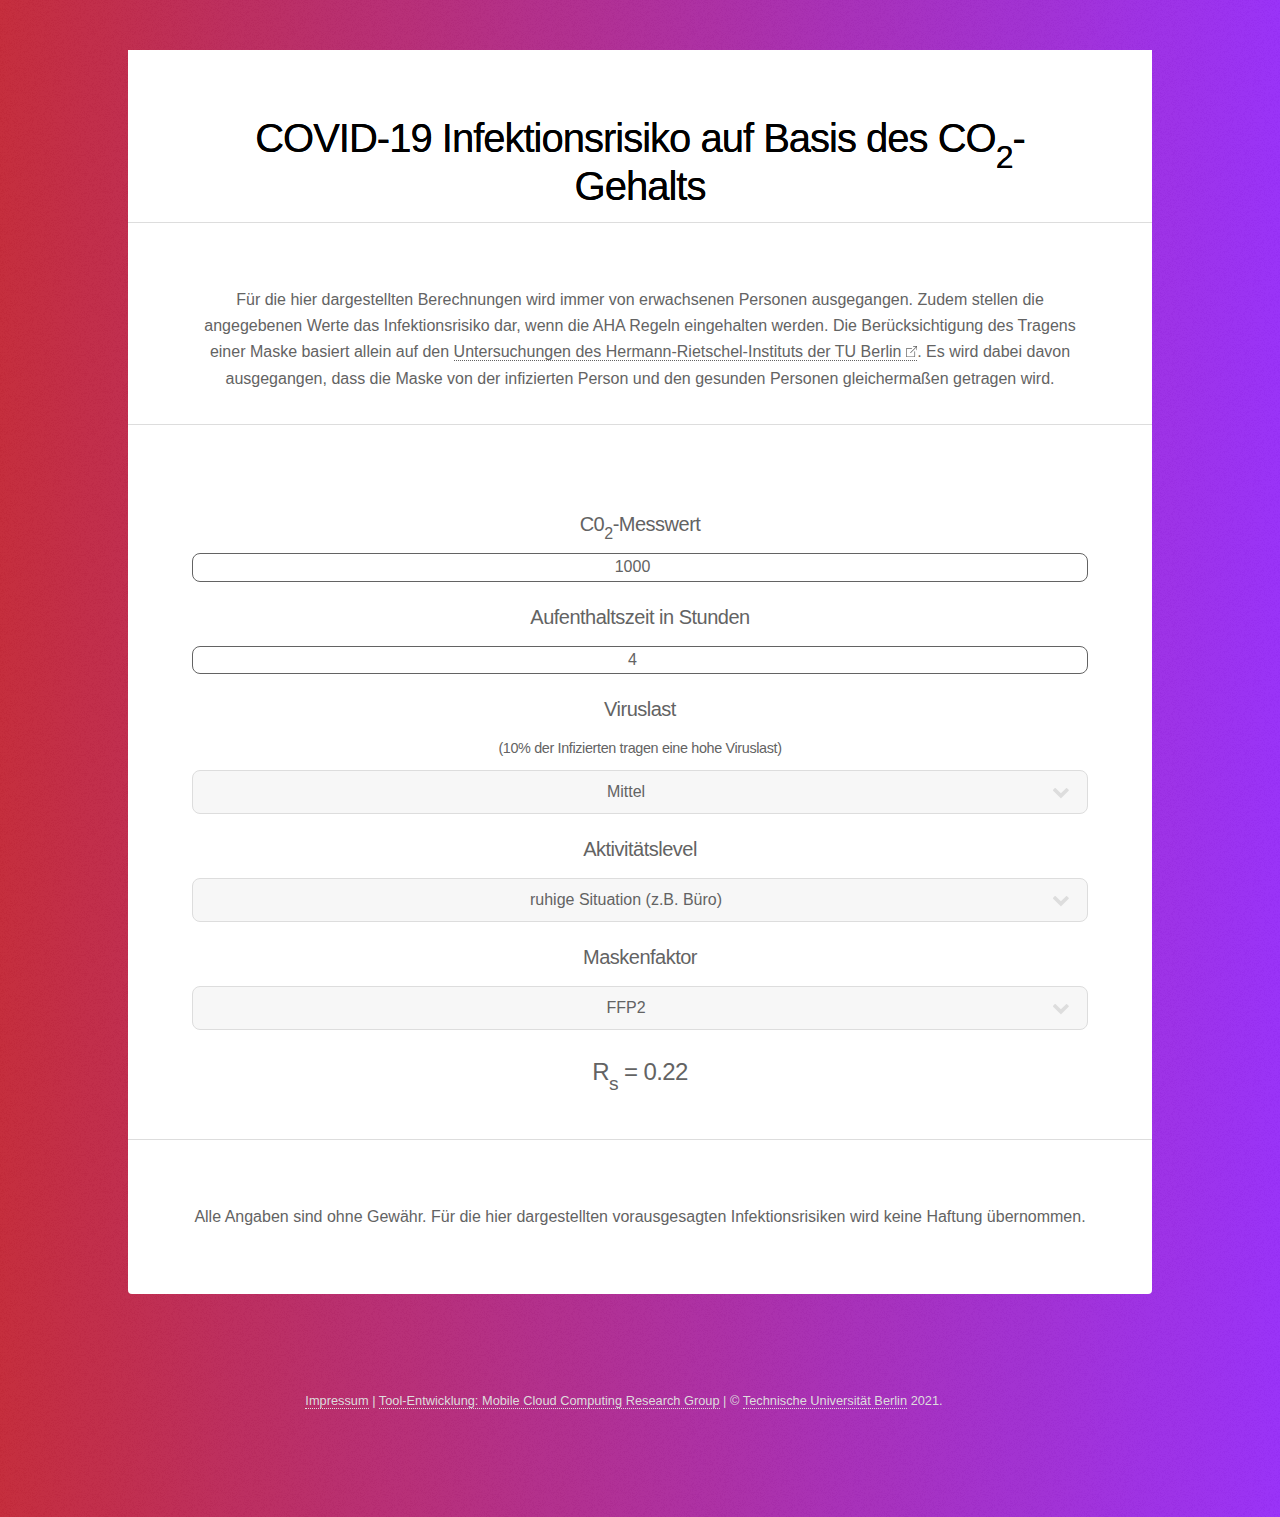
==== co2/index.html @ f7cfbc90 "add co2 based infection risk calculation" ====
<!DOCTYPE html>
<html>
  <head>
    <title>CO2 Based CoViD-19 Infection Risk</title>
    <meta charset="utf-8" />
    <meta
      name="viewport"
      content="width=device-width, initial-scale=1, user-scalable=no"
    />
    <link
      rel="icon"
      type="image/svg+xml"
      href="data:image/svg+xml,<svg xmlns=%22http://www.w3.org/2000/svg%22 width=%22256%22 height=%22256%22 viewBox=%220 0 100 100%22><text x=%2250%%22 y=%2250%%22 dominant-baseline=%22central%22 text-anchor=%22middle%22 font-size=%2280%22>🦠</text></svg>"
    />
    <link rel="stylesheet" href="/assets/css/main.css" />
  </head>
  <body class="is-preload">
    <!-- Wrapper -->
    <div id="wrapper">
      <!-- Header -->

      <!-- Main -->
      <div id="main">
        <header id="header" style="background-color: white; margin-top: 50px">
          <h1 style="display: inline-block; color: black; text-shadow: 0px 0px">
            <a
              href="https://hri-pira.github.io/co2"
              style="border: none; color: black"
              >COVID-19 Infektionsrisiko auf Basis des CO<sub>2</sub>-Gehalts</a
            >
          </h1>
        </header>
        <!-- First Section -->
        <section id="intro" class="main">
          <div class="spotlight">
            <div class="content">
              <p>
                Für die hier dargestellten Berechnungen wird immer von
                erwachsenen Personen ausgegangen. Zudem stellen die angegebenen
                Werte das Infektionsrisiko dar, wenn die AHA Regeln eingehalten
                werden. Die Berücksichtigung des Tragens einer Maske basiert
                allein auf den
                <a href="???"
                  >Untersuchungen des Hermann-Rietschel-Instituts der TU Berlin
                  <svg
                    width=".7em"
                    height=".7em"
                    viewBox="0 0 16 16"
                    class="bi bi-box-arrow-up-right"
                    fill="currentColor"
                    xmlns="http://www.w3.org/2000/svg"
                  >
                    <path
                      fill-rule="evenodd"
                      d="M8.636 3.5a.5.5 0 0 0-.5-.5H1.5A1.5 1.5 0 0 0 0 4.5v10A1.5 1.5 0 0 0 1.5 16h10a1.5 1.5 0 0 0 1.5-1.5V7.864a.5.5 0 0 0-1 0V14.5a.5.5 0 0 1-.5.5h-10a.5.5 0 0 1-.5-.5v-10a.5.5 0 0 1 .5-.5h6.636a.5.5 0 0 0 .5-.5z"
                    />
                    <path
                      fill-rule="evenodd"
                      d="M16 .5a.5.5 0 0 0-.5-.5h-5a.5.5 0 0 0 0 1h3.793L6.146 9.146a.5.5 0 1 0 .708.708L15 1.707V5.5a.5.5 0 0 0 1 0v-5z"
                    /></svg></a
                >. Es wird dabei davon ausgegangen, dass die Maske von der
                infizierten Person und den gesunden Personen gleichermaßen
                getragen wird.
              </p>
            </div>
          </div>
        </section>

        <!-- First Section -->
        <section id="first" class="main special">
          <div id="app"></div>
          <script src="bundle.js" type="text/javascript"></script>
        </section>

        <!-- <section id="explainer" class="main">
          <div class="spotlight">
            <div class="content">
              <p>
                Infektionsrisiko bedeutet in dem hier betrachteten Zusammenhang
                das individuelle Risiko einer gesunden, erwachsenen Person, an
                COVID-19 zu erkranken. Es wird auf der linken Seite das Risiko
                in Prozent und auf der rechten Achse die Personenanzahl
                dargestellt, die sich sehr wahrscheinlich mit SARS-CoV-2
                infizieren würden. Diese Anzahl wird aus dem Risiko in % und der
                Anzahl der gesunden Personen im Raum berechnet.
              </p>
            </div>
          </div>
        </section> -->

        <!-- Explaination general -->
        <section class="main">
          <div class="spotlight">
            <div class="content">
              <p>
                Alle Angaben sind ohne Gewähr. Für die hier dargestellten
                vorausgesagten Infektionsrisiken wird keine Haftung übernommen.
              </p>
              <p></p>
            </div>
          </div>
        </section>
      </div>

      <!-- Footer -->
      <footer id="footer">
        <p class="copyright">
          <a href="/imprint.html">Impressum</a>
          |
          <a href="https://www.mcc.tu-berlin.de/"
            >Tool-Entwicklung: Mobile Cloud Computing Research Group</a
          >
          | &copy;
          <a href="https://www.tu.berlin/en/">Technische Universität Berlin</a>
          2021.
        </p>
      </footer>
    </div>
  </body>
</html>
---- assets/css/main.css ----
/*
	Stellar by HTML5 UP
	html5up.net | @ajlkn
	Free for personal and commercial use under the CCA 3.0 license (html5up.net/license)
*/

html,
body,
div,
span,
applet,
object,
iframe,
h1,
h2,
h3,
h4,
h5,
h6,
p,
blockquote,
pre,
a,
abbr,
acronym,
address,
big,
cite,
code,
del,
dfn,
em,
img,
ins,
kbd,
q,
s,
samp,
small,
strike,
strong,
sub,
sup,
tt,
var,
b,
u,
i,
center,
dl,
dt,
dd,
ol,
ul,
li,
fieldset,
form,
label,
legend,
table,
caption,
tbody,
tfoot,
thead,
tr,
th,
td,
article,
aside,
canvas,
details,
embed,
figure,
figcaption,
footer,
header,
hgroup,
menu,
nav,
output,
ruby,
section,
summary,
time,
mark,
audio,
video {
  margin: 0;
  padding: 0;
  border: 0;
  font-size: 100%;
  font: inherit;
  vertical-align: baseline;
}

article,
aside,
details,
figcaption,
figure,
footer,
header,
hgroup,
menu,
nav,
section {
  display: block;
}

body {
  line-height: 1;
}

ol,
ul {
  list-style: none;
}

blockquote,
q {
  quotes: none;
}

blockquote:before,
blockquote:after,
q:before,
q:after {
  content: "";
  content: none;
}

table {
  border-collapse: collapse;
  border-spacing: 0;
}

body {
  -webkit-text-size-adjust: none;
}

mark {
  background-color: transparent;
  color: inherit;
}

input::-moz-focus-inner {
  border: 0;
  padding: 0;
}

input,
select,
textarea {
  -moz-appearance: none;
  -webkit-appearance: none;
  -ms-appearance: none;
  appearance: none;
}

/* Basic */

@-ms-viewport {
  width: device-width;
}

body {
  -ms-overflow-style: scrollbar;
}

@media screen and (max-width: 480px) {
  html,
  body {
    min-width: 320px;
  }
}

html {
  box-sizing: border-box;
}

*,
*:before,
*:after {
  box-sizing: inherit;
}

body {
  background-color: #dddddd;
  background-image: url("images/overlay.png"),
    -moz-linear-gradient(90deg, #c40d1edd, #9013fedd);
  background-image: url("images/overlay.png"),
    -webkit-linear-gradient(90deg, #c40d1edd, #9013fedd);
  background-image: url("images/overlay.png"),
    -ms-linear-gradient(90deg, #c40d1edd, #9013fedd);
  background-image: url("images/overlay.png"),
    linear-gradient(90deg, #c40d1edd, #9013fedd);
}

/* Type */

body,
input,
select,
textarea,
.ui-tooltip {
  font-family: sans-serif;
  font-size: 17pt;
  font-weight: 300;
  line-height: 1.65;
}

@media screen and (max-width: 1680px) {
  body,
  input,
  select,
  textarea {
    font-size: 14pt;
  }
}

@media screen and (max-width: 1280px) {
  body,
  input,
  select,
  textarea {
    font-size: 12pt;
  }
}

@media screen and (max-width: 360px) {
  body,
  input,
  select,
  textarea {
    font-size: 11pt;
  }
}

a {
  -moz-transition: color 0.2s ease, border-bottom 0.2s ease;
  -webkit-transition: color 0.2s ease, border-bottom 0.2s ease;
  -ms-transition: color 0.2s ease, border-bottom 0.2s ease;
  transition: color 0.2s ease, border-bottom 0.2s ease;
  text-decoration: none;
  border-bottom: dotted 1px;
  color: inherit;
}

.close-modal {
  border-bottom: none;
}

a:hover {
  border-bottom-color: transparent;
}

strong,
b {
  font-weight: 400;
}

em,
i {
  font-style: italic;
}

p {
  margin: 0 0 2em 0;
}

p.content {
  -moz-columns: 20em 2;
  -webkit-columns: 20em 2;
  -ms-columns: 20em 2;
  columns: 20em 2;
  -moz-column-gap: 2em;
  -webkit-column-gap: 2em;
  -ms-column-gap: 2em;
  column-gap: 2em;
  text-align: justify;
}

h1,
h2,
h3,
h4,
h5,
h6 {
  font-weight: 300;
  line-height: 1.5;
  margin: 1em 0 0.7em 0;
  letter-spacing: -0.025em;
}

h1 a,
h2 a,
h3 a,
h4 a,
h5 a,
h6 a {
  color: inherit;
  text-decoration: none;
}

h1 {
  font-size: 2.5em;
  line-height: 1.2;
}

h2 {
  font-size: 1.5em;
}

h3 {
  font-size: 1.25em;
}

h4 {
  font-size: 1.1em;
}

h5 {
  font-size: 0.9em;
}

h6 {
  font-size: 0.7em;
}

@media screen and (max-width: 736px) {
  h1 {
    font-size: 2em;
  }
}

sub {
  font-size: 0.8em;
  position: relative;
  top: 0.5em;
}

sup {
  font-size: 0.8em;
  position: relative;
  top: -0.5em;
}

blockquote {
  border-left: solid 4px;
  font-style: italic;
  margin: 0 0 2em 0;
  padding: 0.5em 0 0.5em 2em;
}

code {
  border-radius: 8px;
  border: solid 1px;
  font-family: "Courier New", monospace;
  font-size: 0.9em;
  margin: 0 0.25em;
  padding: 0.25em 0.65em;
}

pre {
  -webkit-overflow-scrolling: touch;
  font-family: "Courier New", monospace;
  font-size: 0.9em;
  margin: 0 0 2em 0;
}

pre code {
  display: block;
  line-height: 1.75;
  padding: 1em 1.5em;
  overflow-x: auto;
}

hr {
  border: 0;
  border-bottom: solid 1px;
  margin: 2em 0;
}

hr.major {
  margin: 3em 0;
}

.align-left {
  text-align: left;
}

.align-center {
  text-align: center;
}

.align-right {
  text-align: right;
}

input,
select,
textarea {
  color: #ffffff;
}

a:hover {
  color: #ffffff;
}

strong,
b {
  color: #ffffff;
}

h1,
h2,
h3,
h4,
h5,
h6 {
  color: #ffffff;
}

blockquote {
  border-left-color: rgba(255, 255, 255, 0.35);
}

code {
  background: rgba(255, 255, 255, 0.075);
  border-color: rgba(255, 255, 255, 0.35);
}

hr {
  border-bottom-color: rgba(255, 255, 255, 0.35);
}

/* Row */

.row {
  display: flex;
  flex-wrap: wrap;
  box-sizing: border-box;
  align-items: stretch;
}

.row > * {
  box-sizing: border-box;
}

.row.gtr-uniform > * > :last-child {
  margin-bottom: 0;
}

.row.aln-left {
  justify-content: flex-start;
}

.row.aln-center {
  justify-content: center;
}

.row.aln-right {
  justify-content: flex-end;
}

.row.aln-top {
  align-items: flex-start;
}

.row.aln-middle {
  align-items: center;
}

.row.aln-bottom {
  align-items: flex-end;
}

.row > .imp {
  order: -1;
}

.row > .col-1 {
  width: 8.33333%;
}

.row > .off-1 {
  margin-left: 8.33333%;
}

.row > .col-2 {
  width: 16.66667%;
}

.row > .off-2 {
  margin-left: 16.66667%;
}

.row > .col-3 {
  width: 25%;
}

.row > .off-3 {
  margin-left: 25%;
}

.row > .col-4 {
  width: 33.33333%;
}

.row > .off-4 {
  margin-left: 33.33333%;
}

.row > .col-5 {
  width: 41.66667%;
}

.row > .off-5 {
  margin-left: 41.66667%;
}

.row > .col-6 {
  width: 50%;
}

.row > .off-6 {
  margin-left: 50%;
}

.row > .col-7 {
  width: 58.33333%;
}

.row > .off-7 {
  margin-left: 58.33333%;
}

.row > .col-8 {
  width: 66.66667%;
}

.row > .off-8 {
  margin-left: 66.66667%;
}

.row > .col-9 {
  width: 75%;
}

.row > .off-9 {
  margin-left: 75%;
}

.row > .col-10 {
  width: 83.33333%;
}

.row > .off-10 {
  margin-left: 83.33333%;
}

.row > .col-11 {
  width: 91.66667%;
}

.row > .off-11 {
  margin-left: 91.66667%;
}

.row > .col-12 {
  width: 100%;
}

.row > .off-12 {
  margin-left: 100%;
}

.row.gtr-0 {
  margin-top: 0;
  margin-left: 0em;
}

.row.gtr-0 > * {
  padding: 0 0 0 0em;
}

.row.gtr-0.gtr-uniform {
  margin-top: 0em;
}

.row.gtr-0.gtr-uniform > * {
  padding-top: 0em;
}

.row.gtr-25 {
  margin-top: 0;
  margin-left: -0.375em;
}

.row.gtr-25 > * {
  padding: 0 0 0 0.375em;
}

.row.gtr-25.gtr-uniform {
  margin-top: -0.375em;
}

.row.gtr-25.gtr-uniform > * {
  padding-top: 0.375em;
}

.row.gtr-50 {
  margin-top: 0;
  margin-left: -0.75em;
}

.row.gtr-50 > * {
  padding: 0 0 0 0.75em;
}

.row.gtr-50.gtr-uniform {
  margin-top: -0.75em;
}

.row.gtr-50.gtr-uniform > * {
  padding-top: 0.75em;
}

.row {
  margin-top: 0;
  margin-left: -1.5em;
}

.row > * {
  padding: 0 0 0 1.5em;
}

.row.gtr-uniform {
  margin-top: -1.5em;
}

.row.gtr-uniform > * {
  padding-top: 1.5em;
}

.row.gtr-150 {
  margin-top: 0;
  margin-left: -2.25em;
}

.row.gtr-150 > * {
  padding: 0 0 0 2.25em;
}

.row.gtr-150.gtr-uniform {
  margin-top: -2.25em;
}

.row.gtr-150.gtr-uniform > * {
  padding-top: 2.25em;
}

.row.gtr-200 {
  margin-top: 0;
  margin-left: -3em;
}

.row.gtr-200 > * {
  padding: 0 0 0 3em;
}

.row.gtr-200.gtr-uniform {
  margin-top: -3em;
}

.row.gtr-200.gtr-uniform > * {
  padding-top: 3em;
}

@media screen and (max-width: 1680px) {
  .row {
    display: flex;
    flex-wrap: wrap;
    box-sizing: border-box;
    align-items: stretch;
  }

  .row > * {
    box-sizing: border-box;
  }

  .row.gtr-uniform > * > :last-child {
    margin-bottom: 0;
  }

  .row.aln-left {
    justify-content: flex-start;
  }

  .row.aln-center {
    justify-content: center;
  }

  .row.aln-right {
    justify-content: flex-end;
  }

  .row.aln-top {
    align-items: flex-start;
  }

  .row.aln-middle {
    align-items: center;
  }

  .row.aln-bottom {
    align-items: flex-end;
  }

  .row > .imp-xlarge {
    order: -1;
  }

  .row > .col-1-xlarge {
    width: 8.33333%;
  }

  .row > .off-1-xlarge {
    margin-left: 8.33333%;
  }

  .row > .col-2-xlarge {
    width: 16.66667%;
  }

  .row > .off-2-xlarge {
    margin-left: 16.66667%;
  }

  .row > .col-3-xlarge {
    width: 25%;
  }

  .row > .off-3-xlarge {
    margin-left: 25%;
  }

  .row > .col-4-xlarge {
    width: 33.33333%;
  }

  .row > .off-4-xlarge {
    margin-left: 33.33333%;
  }

  .row > .col-5-xlarge {
    width: 41.66667%;
  }

  .row > .off-5-xlarge {
    margin-left: 41.66667%;
  }

  .row > .col-6-xlarge {
    width: 50%;
  }

  .row > .off-6-xlarge {
    margin-left: 50%;
  }

  .row > .col-7-xlarge {
    width: 58.33333%;
  }

  .row > .off-7-xlarge {
    margin-left: 58.33333%;
  }

  .row > .col-8-xlarge {
    width: 66.66667%;
  }

  .row > .off-8-xlarge {
    margin-left: 66.66667%;
  }

  .row > .col-9-xlarge {
    width: 75%;
  }

  .row > .off-9-xlarge {
    margin-left: 75%;
  }

  .row > .col-10-xlarge {
    width: 83.33333%;
  }

  .row > .off-10-xlarge {
    margin-left: 83.33333%;
  }

  .row > .col-11-xlarge {
    width: 91.66667%;
  }

  .row > .off-11-xlarge {
    margin-left: 91.66667%;
  }

  .row > .col-12-xlarge {
    width: 100%;
  }

  .row > .off-12-xlarge {
    margin-left: 100%;
  }

  .row.gtr-0 {
    margin-top: 0;
    margin-left: 0em;
  }

  .row.gtr-0 > * {
    padding: 0 0 0 0em;
  }

  .row.gtr-0.gtr-uniform {
    margin-top: 0em;
  }

  .row.gtr-0.gtr-uniform > * {
    padding-top: 0em;
  }

  .row.gtr-25 {
    margin-top: 0;
    margin-left: -0.375em;
  }

  .row.gtr-25 > * {
    padding: 0 0 0 0.375em;
  }

  .row.gtr-25.gtr-uniform {
    margin-top: -0.375em;
  }

  .row.gtr-25.gtr-uniform > * {
    padding-top: 0.375em;
  }

  .row.gtr-50 {
    margin-top: 0;
    margin-left: -0.75em;
  }

  .row.gtr-50 > * {
    padding: 0 0 0 0.75em;
  }

  .row.gtr-50.gtr-uniform {
    margin-top: -0.75em;
  }

  .row.gtr-50.gtr-uniform > * {
    padding-top: 0.75em;
  }

  .row {
    margin-top: 0;
    margin-left: -1.5em;
  }

  .row > * {
    padding: 0 0 0 1.5em;
  }

  .row.gtr-uniform {
    margin-top: -1.5em;
  }

  .row.gtr-uniform > * {
    padding-top: 1.5em;
  }

  .row.gtr-150 {
    margin-top: 0;
    margin-left: -2.25em;
  }

  .row.gtr-150 > * {
    padding: 0 0 0 2.25em;
  }

  .row.gtr-150.gtr-uniform {
    margin-top: -2.25em;
  }

  .row.gtr-150.gtr-uniform > * {
    padding-top: 2.25em;
  }

  .row.gtr-200 {
    margin-top: 0;
    margin-left: -3em;
  }

  .row.gtr-200 > * {
    padding: 0 0 0 3em;
  }

  .row.gtr-200.gtr-uniform {
    margin-top: -3em;
  }

  .row.gtr-200.gtr-uniform > * {
    padding-top: 3em;
  }
}

@media screen and (max-width: 1280px) {
  .row {
    display: flex;
    flex-wrap: wrap;
    box-sizing: border-box;
    align-items: stretch;
  }

  .row > * {
    box-sizing: border-box;
  }

  .row.gtr-uniform > * > :last-child {
    margin-bottom: 0;
  }

  .row.aln-left {
    justify-content: flex-start;
  }

  .row.aln-center {
    justify-content: center;
  }

  .row.aln-right {
    justify-content: flex-end;
  }

  .row.aln-top {
    align-items: flex-start;
  }

  .row.aln-middle {
    align-items: center;
  }

  .row.aln-bottom {
    align-items: flex-end;
  }

  .row > .imp-large {
    order: -1;
  }

  .row > .col-1-large {
    width: 8.33333%;
  }

  .row > .off-1-large {
    margin-left: 8.33333%;
  }

  .row > .col-2-large {
    width: 16.66667%;
  }

  .row > .off-2-large {
    margin-left: 16.66667%;
  }

  .row > .col-3-large {
    width: 25%;
  }

  .row > .off-3-large {
    margin-left: 25%;
  }

  .row > .col-4-large {
    width: 33.33333%;
  }

  .row > .off-4-large {
    margin-left: 33.33333%;
  }

  .row > .col-5-large {
    width: 41.66667%;
  }

  .row > .off-5-large {
    margin-left: 41.66667%;
  }

  .row > .col-6-large {
    width: 50%;
  }

  .row > .off-6-large {
    margin-left: 50%;
  }

  .row > .col-7-large {
    width: 58.33333%;
  }

  .row > .off-7-large {
    margin-left: 58.33333%;
  }

  .row > .col-8-large {
    width: 66.66667%;
  }

  .row > .off-8-large {
    margin-left: 66.66667%;
  }

  .row > .col-9-large {
    width: 75%;
  }

  .row > .off-9-large {
    margin-left: 75%;
  }

  .row > .col-10-large {
    width: 83.33333%;
  }

  .row > .off-10-large {
    margin-left: 83.33333%;
  }

  .row > .col-11-large {
    width: 91.66667%;
  }

  .row > .off-11-large {
    margin-left: 91.66667%;
  }

  .row > .col-12-large {
    width: 100%;
  }

  .row > .off-12-large {
    margin-left: 100%;
  }

  .row.gtr-0 {
    margin-top: 0;
    margin-left: 0em;
  }

  .row.gtr-0 > * {
    padding: 0 0 0 0em;
  }

  .row.gtr-0.gtr-uniform {
    margin-top: 0em;
  }

  .row.gtr-0.gtr-uniform > * {
    padding-top: 0em;
  }

  .row.gtr-25 {
    margin-top: 0;
    margin-left: -0.375em;
  }

  .row.gtr-25 > * {
    padding: 0 0 0 0.375em;
  }

  .row.gtr-25.gtr-uniform {
    margin-top: -0.375em;
  }

  .row.gtr-25.gtr-uniform > * {
    padding-top: 0.375em;
  }

  .row.gtr-50 {
    margin-top: 0;
    margin-left: -0.75em;
  }

  .row.gtr-50 > * {
    padding: 0 0 0 0.75em;
  }

  .row.gtr-50.gtr-uniform {
    margin-top: -0.75em;
  }

  .row.gtr-50.gtr-uniform > * {
    padding-top: 0.75em;
  }

  .row {
    margin-top: 0;
    margin-left: -1.5em;
  }

  .row > * {
    padding: 0 0 0 1.5em;
  }

  .row.gtr-uniform {
    margin-top: -1.5em;
  }

  .row.gtr-uniform > * {
    padding-top: 1.5em;
  }

  .row.gtr-150 {
    margin-top: 0;
    margin-left: -2.25em;
  }

  .row.gtr-150 > * {
    padding: 0 0 0 2.25em;
  }

  .row.gtr-150.gtr-uniform {
    margin-top: -2.25em;
  }

  .row.gtr-150.gtr-uniform > * {
    padding-top: 2.25em;
  }

  .row.gtr-200 {
    margin-top: 0;
    margin-left: -3em;
  }

  .row.gtr-200 > * {
    padding: 0 0 0 3em;
  }

  .row.gtr-200.gtr-uniform {
    margin-top: -3em;
  }

  .row.gtr-200.gtr-uniform > * {
    padding-top: 3em;
  }
}

@media screen and (max-width: 980px) {
  .row {
    display: flex;
    flex-wrap: wrap;
    box-sizing: border-box;
    align-items: stretch;
  }

  .row > * {
    box-sizing: border-box;
  }

  .row.gtr-uniform > * > :last-child {
    margin-bottom: 0;
  }

  .row.aln-left {
    justify-content: flex-start;
  }

  .row.aln-center {
    justify-content: center;
  }

  .row.aln-right {
    justify-content: flex-end;
  }

  .row.aln-top {
    align-items: flex-start;
  }

  .row.aln-middle {
    align-items: center;
  }

  .row.aln-bottom {
    align-items: flex-end;
  }

  .row > .imp-medium {
    order: -1;
  }

  .row > .col-1-medium {
    width: 8.33333%;
  }

  .row > .off-1-medium {
    margin-left: 8.33333%;
  }

  .row > .col-2-medium {
    width: 16.66667%;
  }

  .row > .off-2-medium {
    margin-left: 16.66667%;
  }

  .row > .col-3-medium {
    width: 25%;
  }

  .row > .off-3-medium {
    margin-left: 25%;
  }

  .row > .col-4-medium {
    width: 33.33333%;
  }

  .row > .off-4-medium {
    margin-left: 33.33333%;
  }

  .row > .col-5-medium {
    width: 41.66667%;
  }

  .row > .off-5-medium {
    margin-left: 41.66667%;
  }

  .row > .col-6-medium {
    width: 50%;
  }

  .row > .off-6-medium {
    margin-left: 50%;
  }

  .row > .col-7-medium {
    width: 58.33333%;
  }

  .row > .off-7-medium {
    margin-left: 58.33333%;
  }

  .row > .col-8-medium {
    width: 66.66667%;
  }

  .row > .off-8-medium {
    margin-left: 66.66667%;
  }

  .row > .col-9-medium {
    width: 75%;
  }

  .row > .off-9-medium {
    margin-left: 75%;
  }

  .row > .col-10-medium {
    width: 83.33333%;
  }

  .row > .off-10-medium {
    margin-left: 83.33333%;
  }

  .row > .col-11-medium {
    width: 91.66667%;
  }

  .row > .off-11-medium {
    margin-left: 91.66667%;
  }

  .row > .col-12-medium {
    width: 100%;
  }

  .row > .off-12-medium {
    margin-left: 100%;
  }

  .row.gtr-0 {
    margin-top: 0;
    margin-left: 0em;
  }

  .row.gtr-0 > * {
    padding: 0 0 0 0em;
  }

  .row.gtr-0.gtr-uniform {
    margin-top: 0em;
  }

  .row.gtr-0.gtr-uniform > * {
    padding-top: 0em;
  }

  .row.gtr-25 {
    margin-top: 0;
    margin-left: -0.375em;
  }

  .row.gtr-25 > * {
    padding: 0 0 0 0.375em;
  }

  .row.gtr-25.gtr-uniform {
    margin-top: -0.375em;
  }

  .row.gtr-25.gtr-uniform > * {
    padding-top: 0.375em;
  }

  .row.gtr-50 {
    margin-top: 0;
    margin-left: -0.75em;
  }

  .row.gtr-50 > * {
    padding: 0 0 0 0.75em;
  }

  .row.gtr-50.gtr-uniform {
    margin-top: -0.75em;
  }

  .row.gtr-50.gtr-uniform > * {
    padding-top: 0.75em;
  }

  .row {
    margin-top: 0;
    margin-left: -1.5em;
  }

  .row > * {
    padding: 0 0 0 1.5em;
  }

  .row.gtr-uniform {
    margin-top: -1.5em;
  }

  .row.gtr-uniform > * {
    padding-top: 1.5em;
  }

  .row.gtr-150 {
    margin-top: 0;
    margin-left: -2.25em;
  }

  .row.gtr-150 > * {
    padding: 0 0 0 2.25em;
  }

  .row.gtr-150.gtr-uniform {
    margin-top: -2.25em;
  }

  .row.gtr-150.gtr-uniform > * {
    padding-top: 2.25em;
  }

  .row.gtr-200 {
    margin-top: 0;
    margin-left: -3em;
  }

  .row.gtr-200 > * {
    padding: 0 0 0 3em;
  }

  .row.gtr-200.gtr-uniform {
    margin-top: -3em;
  }

  .row.gtr-200.gtr-uniform > * {
    padding-top: 3em;
  }
}

@media screen and (max-width: 736px) {
  .row {
    display: flex;
    flex-wrap: wrap;
    box-sizing: border-box;
    align-items: stretch;
  }

  .row > * {
    box-sizing: border-box;
  }

  .row.gtr-uniform > * > :last-child {
    margin-bottom: 0;
  }

  .row.aln-left {
    justify-content: flex-start;
  }

  .row.aln-center {
    justify-content: center;
  }

  .row.aln-right {
    justify-content: flex-end;
  }

  .row.aln-top {
    align-items: flex-start;
  }

  .row.aln-middle {
    align-items: center;
  }

  .row.aln-bottom {
    align-items: flex-end;
  }

  .row > .imp-small {
    order: -1;
  }

  .row > .col-1-small {
    width: 8.33333%;
  }

  .row > .off-1-small {
    margin-left: 8.33333%;
  }

  .row > .col-2-small {
    width: 16.66667%;
  }

  .row > .off-2-small {
    margin-left: 16.66667%;
  }

  .row > .col-3-small {
    width: 25%;
  }

  .row > .off-3-small {
    margin-left: 25%;
  }

  .row > .col-4-small {
    width: 33.33333%;
  }

  .row > .off-4-small {
    margin-left: 33.33333%;
  }

  .row > .col-5-small {
    width: 41.66667%;
  }

  .row > .off-5-small {
    margin-left: 41.66667%;
  }

  .row > .col-6-small {
    width: 50%;
  }

  .row > .off-6-small {
    margin-left: 50%;
  }

  .row > .col-7-small {
    width: 58.33333%;
  }

  .row > .off-7-small {
    margin-left: 58.33333%;
  }

  .row > .col-8-small {
    width: 66.66667%;
  }

  .row > .off-8-small {
    margin-left: 66.66667%;
  }

  .row > .col-9-small {
    width: 75%;
  }

  .row > .off-9-small {
    margin-left: 75%;
  }

  .row > .col-10-small {
    width: 83.33333%;
  }

  .row > .off-10-small {
    margin-left: 83.33333%;
  }

  .row > .col-11-small {
    width: 91.66667%;
  }

  .row > .off-11-small {
    margin-left: 91.66667%;
  }

  .row > .col-12-small {
    width: 100%;
  }

  .row > .off-12-small {
    margin-left: 100%;
  }

  .row.gtr-0 {
    margin-top: 0;
    margin-left: 0em;
  }

  .row.gtr-0 > * {
    padding: 0 0 0 0em;
  }

  .row.gtr-0.gtr-uniform {
    margin-top: 0em;
  }

  .row.gtr-0.gtr-uniform > * {
    padding-top: 0em;
  }

  .row.gtr-25 {
    margin-top: 0;
    margin-left: -0.25em;
  }

  .row.gtr-25 > * {
    padding: 0 0 0 0.25em;
  }

  .row.gtr-25.gtr-uniform {
    margin-top: -0.25em;
  }

  .row.gtr-25.gtr-uniform > * {
    padding-top: 0.25em;
  }

  .row.gtr-50 {
    margin-top: 0;
    margin-left: -0.5em;
  }

  .row.gtr-50 > * {
    padding: 0 0 0 0.5em;
  }

  .row.gtr-50.gtr-uniform {
    margin-top: -0.5em;
  }

  .row.gtr-50.gtr-uniform > * {
    padding-top: 0.5em;
  }

  .row {
    margin-top: 0;
    margin-left: -1em;
  }

  .row > * {
    padding: 0 0 0 1em;
  }

  .row.gtr-uniform {
    margin-top: -1em;
  }

  .row.gtr-uniform > * {
    padding-top: 1em;
  }

  .row.gtr-150 {
    margin-top: 0;
    margin-left: -1.5em;
  }

  .row.gtr-150 > * {
    padding: 0 0 0 1.5em;
  }

  .row.gtr-150.gtr-uniform {
    margin-top: -1.5em;
  }

  .row.gtr-150.gtr-uniform > * {
    padding-top: 1.5em;
  }

  .row.gtr-200 {
    margin-top: 0;
    margin-left: -2em;
  }

  .row.gtr-200 > * {
    padding: 0 0 0 2em;
  }

  .row.gtr-200.gtr-uniform {
    margin-top: -2em;
  }

  .row.gtr-200.gtr-uniform > * {
    padding-top: 2em;
  }
}

@media screen and (max-width: 480px) {
  .row {
    display: flex;
    flex-wrap: wrap;
    box-sizing: border-box;
    align-items: stretch;
  }

  .row > * {
    box-sizing: border-box;
  }

  .row.gtr-uniform > * > :last-child {
    margin-bottom: 0;
  }

  .row.aln-left {
    justify-content: flex-start;
  }

  .row.aln-center {
    justify-content: center;
  }

  .row.aln-right {
    justify-content: flex-end;
  }

  .row.aln-top {
    align-items: flex-start;
  }

  .row.aln-middle {
    align-items: center;
  }

  .row.aln-bottom {
    align-items: flex-end;
  }

  .row > .imp-xsmall {
    order: -1;
  }

  .row > .col-1-xsmall {
    width: 8.33333%;
  }

  .row > .off-1-xsmall {
    margin-left: 8.33333%;
  }

  .row > .col-2-xsmall {
    width: 16.66667%;
  }

  .row > .off-2-xsmall {
    margin-left: 16.66667%;
  }

  .row > .col-3-xsmall {
    width: 25%;
  }

  .row > .off-3-xsmall {
    margin-left: 25%;
  }

  .row > .col-4-xsmall {
    width: 33.33333%;
  }

  .row > .off-4-xsmall {
    margin-left: 33.33333%;
  }

  .row > .col-5-xsmall {
    width: 41.66667%;
  }

  .row > .off-5-xsmall {
    margin-left: 41.66667%;
  }

  .row > .col-6-xsmall {
    width: 50%;
  }

  .row > .off-6-xsmall {
    margin-left: 50%;
  }

  .row > .col-7-xsmall {
    width: 58.33333%;
  }

  .row > .off-7-xsmall {
    margin-left: 58.33333%;
  }

  .row > .col-8-xsmall {
    width: 66.66667%;
  }

  .row > .off-8-xsmall {
    margin-left: 66.66667%;
  }

  .row > .col-9-xsmall {
    width: 75%;
  }

  .row > .off-9-xsmall {
    margin-left: 75%;
  }

  .row > .col-10-xsmall {
    width: 83.33333%;
  }

  .row > .off-10-xsmall {
    margin-left: 83.33333%;
  }

  .row > .col-11-xsmall {
    width: 91.66667%;
  }

  .row > .off-11-xsmall {
    margin-left: 91.66667%;
  }

  .row > .col-12-xsmall {
    width: 100%;
  }

  .row > .off-12-xsmall {
    margin-left: 100%;
  }

  .row.gtr-0 {
    margin-top: 0;
    margin-left: 0em;
  }

  .row.gtr-0 > * {
    padding: 0 0 0 0em;
  }

  .row.gtr-0.gtr-uniform {
    margin-top: 0em;
  }

  .row.gtr-0.gtr-uniform > * {
    padding-top: 0em;
  }

  .row.gtr-25 {
    margin-top: 0;
    margin-left: -0.3125em;
  }

  .row.gtr-25 > * {
    padding: 0 0 0 0.3125em;
  }

  .row.gtr-25.gtr-uniform {
    margin-top: -0.3125em;
  }

  .row.gtr-25.gtr-uniform > * {
    padding-top: 0.3125em;
  }

  .row.gtr-50 {
    margin-top: 0;
    margin-left: -0.625em;
  }

  .row.gtr-50 > * {
    padding: 0 0 0 0.625em;
  }

  .row.gtr-50.gtr-uniform {
    margin-top: -0.625em;
  }

  .row.gtr-50.gtr-uniform > * {
    padding-top: 0.625em;
  }

  .row {
    margin-top: 0;
    margin-left: -1.25em;
  }

  .row > * {
    padding: 0 0 0 1.25em;
  }

  .row.gtr-uniform {
    margin-top: -1.25em;
  }

  .row.gtr-uniform > * {
    padding-top: 1.25em;
  }

  .row.gtr-150 {
    margin-top: 0;
    margin-left: -1.875em;
  }

  .row.gtr-150 > * {
    padding: 0 0 0 1.875em;
  }

  .row.gtr-150.gtr-uniform {
    margin-top: -1.875em;
  }

  .row.gtr-150.gtr-uniform > * {
    padding-top: 1.875em;
  }

  .row.gtr-200 {
    margin-top: 0;
    margin-left: -2.5em;
  }

  .row.gtr-200 > * {
    padding: 0 0 0 2.5em;
  }

  .row.gtr-200.gtr-uniform {
    margin-top: -2.5em;
  }

  .row.gtr-200.gtr-uniform > * {
    padding-top: 2.5em;
  }
}

/* Box */

.box {
  border-radius: 8px;
  border: solid;
  margin-bottom: 2em;
  padding: 1.5em;
}

.box > :last-child,
.box > :last-child > :last-child,
.box > :last-child > :last-child > :last-child {
  margin-bottom: 0;
}

.box.alt {
  border: 0;
  border-radius: 0;
  padding: 0;
}

.box {
  border-color: rgba(255, 255, 255, 0.35);
}

/* Button */

input[type="submit"],
input[type="reset"],
input[type="button"],
button,
.button {
  -moz-appearance: none;
  -webkit-appearance: none;
  -ms-appearance: none;
  appearance: none;
  -moz-transition: background-color 0.2s ease-in-out, color 0.2s ease-in-out;
  -webkit-transition: background-color 0.2s ease-in-out, color 0.2s ease-in-out;
  -ms-transition: background-color 0.2s ease-in-out, color 0.2s ease-in-out;
  transition: background-color 0.2s ease-in-out, color 0.2s ease-in-out;
  border-radius: 8px;
  border: 0;
  cursor: pointer;
  display: inline-block;
  font-weight: 300;
  height: 2.75em;
  line-height: 2.75em;
  min-width: 9.25em;
  padding: 0 1.5em;
  text-align: center;
  text-decoration: none;
  white-space: nowrap;
}

input[type="submit"].icon,
input[type="reset"].icon,
input[type="button"].icon,
button.icon,
.button.icon {
  padding-left: 1.35em;
}

input[type="submit"].icon:before,
input[type="reset"].icon:before,
input[type="button"].icon:before,
button.icon:before,
.button.icon:before {
  margin-right: 0.5em;
}

input[type="submit"].fit,
input[type="reset"].fit,
input[type="button"].fit,
button.fit,
.button.fit {
  width: 100%;
}

input[type="submit"].small,
input[type="reset"].small,
input[type="button"].small,
button.small,
.button.small {
  font-size: 0.8em;
}

input[type="submit"].large,
input[type="reset"].large,
input[type="button"].large,
button.large,
.button.large {
  font-size: 1.35em;
}

input[type="submit"].disabled,
input[type="submit"]:disabled,
input[type="reset"].disabled,
input[type="reset"]:disabled,
input[type="button"].disabled,
input[type="button"]:disabled,
button.disabled,
button:disabled,
.button.disabled,
.button:disabled {
  pointer-events: none;
  opacity: 0.25;
}

@media screen and (max-width: 736px) {
  input[type="submit"],
  input[type="reset"],
  input[type="button"],
  button,
  .button {
    min-width: 0;
  }
}

input[type="submit"],
input[type="reset"],
input[type="button"],
button,
.button {
  background-color: transparent;
  box-shadow: inset 0 0 0 1px rgba(255, 255, 255, 0.35);
  color: #ffffff !important;
}

input[type="submit"]:hover,
input[type="reset"]:hover,
input[type="button"]:hover,
button:hover,
.button:hover {
  background-color: rgba(255, 255, 255, 0.075);
}

input[type="submit"]:active,
input[type="reset"]:active,
input[type="button"]:active,
button:active,
.button:active {
  background-color: rgba(255, 255, 255, 0.2);
}

input[type="submit"].icon:before,
input[type="reset"].icon:before,
input[type="button"].icon:before,
button.icon:before,
.button.icon:before {
  color: rgba(255, 255, 255, 0.5);
}

input[type="submit"].primary,
input[type="reset"].primary,
input[type="button"].primary,
button.primary,
.button.primary {
  background-color: #8cc9f0;
  color: #ffffff !important;
  box-shadow: none;
}

input[type="submit"].primary:hover,
input[type="reset"].primary:hover,
input[type="button"].primary:hover,
button.primary:hover,
.button.primary:hover {
  background-color: #9acff2;
}

input[type="submit"].primary:active,
input[type="reset"].primary:active,
input[type="button"].primary:active,
button.primary:active,
.button.primary:active {
  background-color: #7ec3ee;
}

input[type="submit"].primary.icon:before,
input[type="reset"].primary.icon:before,
input[type="button"].primary.icon:before,
button.primary.icon:before,
.button.primary.icon:before {
  color: #ffffff !important;
}

/* Form */

form {
  margin: 0 0 2em 0;
}

label {
  display: block;
  font-size: 0.9em;
  font-weight: 400;
  margin: 0 0 1em 0;
}

input[type="text"],
input[type="number"],
input[type="password"],
input[type="email"],
select,
textarea {
  -moz-appearance: none;
  -webkit-appearance: none;
  -ms-appearance: none;
  appearance: none;
  border-radius: 8px;
  border: solid 1px;
  color: inherit;
  display: block;
  outline: 0;
  padding: 0 1em;
  text-decoration: none;
  width: 100%;
  text-align: center;
}

input[type="text"]:invalid,
input[type="password"]:invalid,
input[type="email"]:invalid,
select:invalid,
textarea:invalid {
  box-shadow: none;
}

select {
  background-size: 1.25rem;
  background-repeat: no-repeat;
  background-position: calc(100% - 1rem) center;
  height: 2.75em;
  padding-right: 2.75em;
  text-overflow: ellipsis;
}

select:focus::-ms-value {
  background-color: transparent;
}

select::-ms-expand {
  display: none;
}

input[type="text"],
input[type="password"],
input[type="email"],
select {
  height: 2.75em;
}

textarea {
  padding: 0.75em 1em;
}

input[type="checkbox"],
input[type="radio"] {
  -moz-appearance: none;
  -webkit-appearance: none;
  -ms-appearance: none;
  appearance: none;
  display: block;
  float: left;
  margin-right: -2em;
  opacity: 0;
  width: 1em;
  z-index: -1;
}

input[type="checkbox"] + label,
input[type="radio"] + label {
  text-decoration: none;
  cursor: pointer;
  display: inline-block;
  font-size: 1em;
  font-weight: 300;
  padding-left: 2.4em;
  padding-right: 0.75em;
  position: relative;
}

input[type="checkbox"] + label:before,
input[type="radio"] + label:before {
  -moz-osx-font-smoothing: grayscale;
  -webkit-font-smoothing: antialiased;
  display: inline-block;
  font-style: normal;
  font-variant: normal;
  text-rendering: auto;
  line-height: 1;
  text-transform: none !important;
  font-family: "Font Awesome 5 Free";
  font-weight: 900;
}

input[type="checkbox"] + label:before,
input[type="radio"] + label:before {
  border-radius: 8px;
  border: solid 1px;
  content: "";
  display: inline-block;
  font-size: 0.8em;
  height: 2.0625em;
  left: 0;
  line-height: 2.0625em;
  position: absolute;
  text-align: center;
  top: 0;
  width: 2.0625em;
}

input[type="checkbox"]:checked + label:before,
input[type="radio"]:checked + label:before {
  content: "\f00c";
}

input[type="checkbox"] + label:before {
  border-radius: 8px;
}

input[type="radio"] + label:before {
  border-radius: 100%;
}

::-webkit-input-placeholder {
  opacity: 1;
}

:-moz-placeholder {
  opacity: 1;
}

::-moz-placeholder {
  opacity: 1;
}

:-ms-input-placeholder {
  opacity: 1;
}

label {
  color: #ffffff;
}

input[type="text"],
input[type="password"],
input[type="email"],
select,
textarea {
  background-color: rgba(255, 255, 255, 0.075);
  border-color: rgba(255, 255, 255, 0.35);
}

input[type="text"]:focus,
input[type="password"]:focus,
input[type="email"]:focus,
select:focus,
textarea:focus {
  border-color: #8cc9f0;
  box-shadow: 0 0 0 1px #8cc9f0;
}

select {
  background-image: url("data:image/svg+xml;charset=utf8,%3Csvg xmlns='http://www.w3.org/2000/svg' width='40' height='40' preserveAspectRatio='none' viewBox='0 0 40 40'%3E%3Cpath d='M9.4,12.3l10.4,10.4l10.4-10.4c0.2-0.2,0.5-0.4,0.9-0.4c0.3,0,0.6,0.1,0.9,0.4l3.3,3.3c0.2,0.2,0.4,0.5,0.4,0.9 c0,0.4-0.1,0.6-0.4,0.9L20.7,31.9c-0.2,0.2-0.5,0.4-0.9,0.4c-0.3,0-0.6-0.1-0.9-0.4L4.3,17.3c-0.2-0.2-0.4-0.5-0.4-0.9 c0-0.4,0.1-0.6,0.4-0.9l3.3-3.3c0.2-0.2,0.5-0.4,0.9-0.4S9.1,12.1,9.4,12.3z' fill='rgba(255, 255, 255, 0.35)' /%3E%3C/svg%3E");
}

select option {
  color: #ffffff;
  background: #935d8c;
}

input[type="checkbox"] + label,
input[type="radio"] + label {
  color: rgba(255, 255, 255, 0.65);
}

input[type="checkbox"] + label:before,
input[type="radio"] + label:before {
  background: rgba(255, 255, 255, 0.075);
  border-color: rgba(255, 255, 255, 0.35);
}

input[type="checkbox"]:checked + label:before,
input[type="radio"]:checked + label:before {
  background-color: #ffffff;
  border-color: #ffffff;
  color: #935d8c;
}

input[type="checkbox"]:focus + label:before,
input[type="radio"]:focus + label:before {
  border-color: #8cc9f0;
  box-shadow: 0 0 0 1px #8cc9f0;
}

::-webkit-input-placeholder {
  color: rgba(255, 255, 255, 0.5) !important;
}

:-moz-placeholder {
  color: rgba(255, 255, 255, 0.5) !important;
}

::-moz-placeholder {
  color: rgba(255, 255, 255, 0.5) !important;
}

:-ms-input-placeholder {
  color: rgba(255, 255, 255, 0.5) !important;
}

.formerize-placeholder {
  color: rgba(255, 255, 255, 0.5) !important;
}

/* Icon */

.icon {
  text-decoration: none;
  -moz-transition: background-color 0.2s ease-in-out, color 0.2s ease-in-out;
  -webkit-transition: background-color 0.2s ease-in-out, color 0.2s ease-in-out;
  -ms-transition: background-color 0.2s ease-in-out, color 0.2s ease-in-out;
  transition: background-color 0.2s ease-in-out, color 0.2s ease-in-out;
  border-bottom: none;
  position: relative;
}

.icon:before {
  -moz-osx-font-smoothing: grayscale;
  -webkit-font-smoothing: antialiased;
  display: inline-block;
  font-style: normal;
  font-variant: normal;
  text-rendering: auto;
  line-height: 1;
  text-transform: none !important;
  font-family: "Font Awesome 5 Free";
  font-weight: 400;
}

.icon > .label {
  display: none;
}

.icon:before {
  line-height: solid;
}

.icon.solid:before {
  font-weight: 900;
}

.icon.brands:before {
  font-family: "Font Awesome 5 Brands";
}

.icon.major {
  border: solid 1px;
  display: inline-block;
  border-radius: 100%;
  padding: 0.65em;
  margin: 0 0 2em 0;
  cursor: default;
}

.icon.major:before {
  display: inline-block;
  font-size: 6.25rem;
  width: 2.25em;
  height: 2.25em;
  line-height: 2.2em;
  border-radius: 100%;
  border: solid 1px;
  text-align: center;
}

.icon.alt {
  display: inline-block;
  border: solid 1px;
  border-radius: 100%;
}

.icon.alt:before {
  display: block;
  font-size: 1.25em;
  width: 2em;
  height: 2em;
  text-align: center;
  line-height: 2em;
}

.icon.style1 {
  color: #efa8b0;
}

.icon.style2 {
  color: #c79cc8;
}

.icon.style3 {
  color: #a89cc8;
}

.icon.style4 {
  color: #9bb2e1;
}

.icon.style5 {
  color: #8cc9f0;
}

@media screen and (max-width: 1680px) {
  .icon.major:before {
    font-size: 5.5rem;
  }
}

@media screen and (max-width: 1280px) {
  .icon.major:before {
    font-size: 4.75rem;
  }
}

@media screen and (max-width: 736px) {
  .icon.major {
    margin: 0 0 1.5em 0;
    padding: 0.35em;
  }

  .icon.major:before {
    font-size: 3.5rem;
  }
}

.icon.major {
  border-color: rgba(255, 255, 255, 0.35);
}

.icon.major:before {
  border-color: rgba(255, 255, 255, 0.35);
}

.icon.alt {
  border-color: rgba(255, 255, 255, 0.35);
  color: #ffffff;
}

.icon.alt:hover {
  background-color: rgba(255, 255, 255, 0.075);
}

.icon.alt:active {
  background-color: rgba(255, 255, 255, 0.2);
}

/* Image */

.image {
  border-radius: 8px;
  border: 0;
  display: inline-block;
  position: relative;
}

.image img {
  border-radius: 8px;
  display: block;
}

.image.left,
.image.right {
  max-width: 40%;
}

.image.left img,
.image.right img {
  width: 100%;
}

.image.left {
  float: left;
  margin: 0 1.5em 1em 0;
  top: 0.25em;
}

.image.right {
  float: right;
  margin: 0 0 1em 1.5em;
  top: 0.25em;
}

.image.fit {
  display: block;
  margin: 0 0 2em 0;
  width: 100%;
}

.image.fit img {
  width: 100%;
}

.image.main {
  display: block;
  margin: 0 0 3em 0;
  width: 100%;
}

.image.main img {
  width: 100%;
}

/* List */

ol {
  list-style: decimal;
  margin: 0 0 2em 0;
  padding-left: 1.25em;
}

ol li {
  padding-left: 0.25em;
}

ul {
  list-style: disc;
  margin: 0 0 2em 0;
  padding-left: 1em;
}

ul li {
  padding-left: 0.5em;
}

ul.alt {
  list-style: none;
  padding-left: 0;
}

ul.alt li {
  border-top: solid 1px;
  padding: 0.5em 0;
}

ul.alt li:first-child {
  border-top: 0;
  padding-top: 0;
}

dl {
  margin: 0 0 2em 0;
}

dl dt {
  display: block;
  font-weight: 400;
  margin: 0 0 1em 0;
}

dl dd {
  margin-left: 2em;
}

dl.alt dt {
  display: block;
  width: 3em;
  margin: 0;
  clear: left;
  float: left;
}

dl.alt dd {
  margin: 0 0 0.85em 5.5em;
}

dl.alt:after {
  content: "";
  display: block;
  clear: both;
}

ul.alt li {
  border-top-color: rgba(255, 255, 255, 0.35);
}

dl dt {
  color: #ffffff;
}

/* Actions */

ul.actions {
  display: -moz-flex;
  display: -webkit-flex;
  display: -ms-flex;
  display: flex;
  cursor: default;
  list-style: none;
  margin-left: -1em;
  padding-left: 0;
}

ul.actions li {
  padding: 0 0 0 1em;
  vertical-align: middle;
}

ul.actions.special {
  -moz-justify-content: center;
  -webkit-justify-content: center;
  -ms-justify-content: center;
  justify-content: center;
  width: 100%;
  margin-left: 0;
}

ul.actions.special li:first-child {
  padding-left: 0;
}

ul.actions.stacked {
  -moz-flex-direction: column;
  -webkit-flex-direction: column;
  -ms-flex-direction: column;
  flex-direction: column;
  margin-left: 0;
}

ul.actions.stacked li {
  padding: 1.3em 0 0 0;
}

ul.actions.stacked li:first-child {
  padding-top: 0;
}

ul.actions.fit {
  width: calc(100% + 1em);
}

ul.actions.fit li {
  -moz-flex-grow: 1;
  -webkit-flex-grow: 1;
  -ms-flex-grow: 1;
  flex-grow: 1;
  -moz-flex-shrink: 1;
  -webkit-flex-shrink: 1;
  -ms-flex-shrink: 1;
  flex-shrink: 1;
  width: 100%;
}

ul.actions.fit li > * {
  width: 100%;
}

ul.actions.fit.stacked {
  width: 100%;
}

@media screen and (max-width: 480px) {
  ul.actions:not(.fixed) {
    -moz-flex-direction: column;
    -webkit-flex-direction: column;
    -ms-flex-direction: column;
    flex-direction: column;
    margin-left: 0;
    width: 100% !important;
  }

  ul.actions:not(.fixed) li {
    -moz-flex-grow: 1;
    -webkit-flex-grow: 1;
    -ms-flex-grow: 1;
    flex-grow: 1;
    -moz-flex-shrink: 1;
    -webkit-flex-shrink: 1;
    -ms-flex-shrink: 1;
    flex-shrink: 1;
    padding: 1em 0 0 0;
    text-align: center;
    width: 100%;
  }

  ul.actions:not(.fixed) li > * {
    width: 100%;
  }

  ul.actions:not(.fixed) li:first-child {
    padding-top: 0;
  }

  ul.actions:not(.fixed) li input[type="submit"],
  ul.actions:not(.fixed) li input[type="reset"],
  ul.actions:not(.fixed) li input[type="button"],
  ul.actions:not(.fixed) li button,
  ul.actions:not(.fixed) li .button {
    width: 100%;
  }

  ul.actions:not(.fixed) li input[type="submit"].icon:before,
  ul.actions:not(.fixed) li input[type="reset"].icon:before,
  ul.actions:not(.fixed) li input[type="button"].icon:before,
  ul.actions:not(.fixed) li button.icon:before,
  ul.actions:not(.fixed) li .button.icon:before {
    margin-left: -0.5rem;
  }
}

/* Icons */

ul.icons {
  cursor: default;
  list-style: none;
  padding-left: 0;
}

ul.icons li {
  display: inline-block;
  padding: 0 0.65em 0 0;
}

ul.icons li:last-child {
  padding-right: 0 !important;
}

/* Section/Article */

section.special,
article.special {
  text-align: center;
}

header.major {
  margin-bottom: 3em;
}

header.major h2 {
  font-size: 2em;
}

header.major h2:after {
  display: block;
  content: "";
  width: 3.25em;
  height: 2px;
  margin: 0.7em 0 1em 0;
  border-radius: 2px;
}

section.special header.major h2:after,
article.special header.major h2:after {
  margin-left: auto;
  margin-right: auto;
}

header.major p {
  font-size: 1.25em;
  letter-spacing: -0.025em;
}

header.major.special {
  text-align: center;
}

header.major.special h2:after {
  margin-left: auto;
  margin-right: auto;
}

footer.major {
  margin-top: 3em;
}

@media screen and (max-width: 736px) {
  header.major {
    margin-bottom: 0;
  }

  header.major h2 {
    font-size: 1.5em;
  }

  header.major p {
    font-size: 1em;
    letter-spacing: 0;
  }

  header.major p br {
    display: none;
  }

  footer.major {
    margin-top: 0;
  }
}

header.major h2:after {
  background-color: rgba(255, 255, 255, 0.35);
}

/* Table */

.table-wrapper {
  -webkit-overflow-scrolling: touch;
  overflow-x: auto;
}

table {
  margin: 0 0 2em 0;
  width: 100%;
}

table tbody tr {
  border: solid 1px;
  border-left: 0;
  border-right: 0;
}

table td {
  padding: 0.75em 0.75em;
}

table th {
  font-size: 0.9em;
  font-weight: 400;
  padding: 0 0.75em 0.75em 0.75em;
}

table thead {
  border-bottom: solid 2px;
}

table tfoot {
  border-top: solid 2px;
}

table.alt {
  border-collapse: separate;
}

table.alt tbody tr td {
  border: solid 1px;
  border-left-width: 0;
  border-top-width: 0;
}

table.alt tbody tr td:first-child {
  border-left-width: 1px;
}

table.alt tbody tr:first-child td {
  border-top-width: 1px;
}

table.alt thead {
  border-bottom: 0;
}

table.alt tfoot {
  border-top: 0;
}

table tbody tr {
  border-color: rgba(255, 255, 255, 0.35);
}

table tbody tr:nth-child(2n + 1) {
  background-color: rgba(255, 255, 255, 0.075);
}

table th {
  color: #ffffff;
}

table thead {
  border-bottom-color: rgba(255, 255, 255, 0.35);
}

table tfoot {
  border-top-color: rgba(255, 255, 255, 0.35);
}

table.alt tbody tr td {
  border-color: rgba(255, 255, 255, 0.35);
}

/* Features */

.features {
  display: -moz-flex;
  display: -webkit-flex;
  display: -ms-flex;
  display: flex;
  -moz-flex-wrap: wrap;
  -webkit-flex-wrap: wrap;
  -ms-flex-wrap: wrap;
  flex-wrap: wrap;
  -moz-justify-content: center;
  -webkit-justify-content: center;
  -ms-justify-content: center;
  justify-content: center;
  width: calc(100% + 2em);
  margin: 0 0 3em -2em;
  padding: 0;
  list-style: none;
}

.features li {
  width: calc(33.33333% - 2em);
  margin-left: 2em;
  margin-top: 3em;
  padding: 0;
}

.features li:nth-child(1),
.features li:nth-child(2),
.features li:nth-child(3) {
  margin-top: 0;
}

.features li > :last-child {
  margin-bottom: 0;
}

@media screen and (max-width: 980px) {
  .features li {
    width: calc(50% - 2em);
  }

  .features li:nth-child(3) {
    margin-top: 3em;
  }
}

@media screen and (max-width: 736px) {
  .features {
    width: 100%;
    margin: 0 0 2em 0;
  }

  .features li {
    width: 100%;
    margin-left: 0;
    margin-top: 2em;
  }

  .features li:nth-child(2),
  .features li:nth-child(3) {
    margin-top: 2em;
  }
}

/* Statistics */

.statistics {
  display: -moz-flex;
  display: -webkit-flex;
  display: -ms-flex;
  display: flex;
  width: 100%;
  margin: 0 0 3em 0;
  padding: 0;
  list-style: none;
  cursor: default;
}

.statistics li {
  -moz-flex: 1;
  -webkit-flex: 1;
  -ms-flex: 1;
  flex: 1;
  padding: 1.5em;
  color: #ffffff;
  text-align: center;
}

.statistics li.style1 {
  background-color: #efa8b0;
}

.statistics li.style2 {
  background-color: #c79cc8;
}

.statistics li.style3 {
  background-color: #a89cc8;
}

.statistics li.style4 {
  background-color: #9bb2e1;
}

.statistics li.style5 {
  background-color: #8cc9f0;
}

.statistics li strong,
.statistics li b {
  display: block;
  font-size: 2em;
  line-height: 1.1;
  color: inherit !important;
  font-weight: 300;
  letter-spacing: -0.025em;
}

.statistics li:first-child {
  border-top-left-radius: 8px;
  border-bottom-left-radius: 8px;
}

.statistics li:last-child {
  border-top-right-radius: 8px;
  border-bottom-right-radius: 8px;
}

.statistics li .icon {
  display: inline-block;
}

.statistics li .icon:before {
  font-size: 2.75rem;
  line-height: 1.3;
}

@media screen and (max-width: 980px) {
  .statistics li strong,
  .statistics li b {
    font-size: 1.5em;
  }
}

@media screen and (max-width: 736px) {
  .statistics {
    display: block;
    width: 20em;
    max-width: 100%;
    margin: 0 auto 2em auto;
  }

  .statistics li:first-child {
    border-bottom-left-radius: 0;
    border-top-right-radius: 8px;
  }

  .statistics li:last-child {
    border-top-right-radius: 0;
    border-bottom-left-radius: 8px;
  }

  .statistics li .icon:before {
    font-size: 3.75rem;
  }

  .statistics li strong,
  .statistics li b {
    font-size: 2.5em;
  }
}

/* Spotlight */

.spotlight {
  display: -moz-flex;
  display: -webkit-flex;
  display: -ms-flex;
  display: flex;
  -moz-align-items: center;
  -webkit-align-items: center;
  -ms-align-items: center;
  align-items: center;
  margin: 0 0 0 0;
  text-align: center;
}

.spotlight .content {
  -moz-flex: 1;
  -webkit-flex: 1;
  -ms-flex: 1;
  flex: 1;
}

.spotlight .content > :last-child {
  margin-bottom: 0;
}

.spotlight .content header.major {
  margin: 0 0 2em 0;
}

.spotlight .image {
  display: inline-block;
  margin-left: 4em;
  padding: 0.65em;
  border-radius: 100%;
  border: solid 1px;
}

.spotlight .image img {
  display: block;
  border-radius: 100%;
  width: 16em;
}

@media screen and (max-width: 980px) {
  .spotlight {
    -moz-flex-direction: column-reverse;
    -webkit-flex-direction: column-reverse;
    -ms-flex-direction: column-reverse;
    flex-direction: column-reverse;
  }

  .spotlight .content {
    -moz-flex: 0 1 auto;
    -webkit-flex: 0 1 auto;
    -ms-flex: 0 1 auto;
    flex: 0 1 auto;
    width: 100%;
  }

  .spotlight .content header.major h2:after {
    margin-left: auto;
    margin-right: auto;
  }

  .spotlight .content .actions {
    -moz-justify-content: center;
    -webkit-justify-content: center;
    -ms-justify-content: center;
    justify-content: center;
    width: calc(100% + 1em);
  }

  .spotlight .image {
    -moz-flex: 0 1 auto;
    -webkit-flex: 0 1 auto;
    -ms-flex: 0 1 auto;
    flex: 0 1 auto;
    margin-left: 0;
    margin-bottom: 2em;
  }
}

@media screen and (max-width: 736px) {
  .spotlight .image {
    padding: 0.35em;
  }

  .spotlight .image img {
    width: 12em;
  }
}

.spotlight .image {
  border-color: rgba(255, 255, 255, 0.35);
}

/* Header */

#header {
  padding: 5em 5em 1em 5em;
  text-align: center;
  color: #fff;
  text-shadow: 1px 1px 3px rgba(0, 0, 0, 0.66);
  display: flex;
  flex-wrap: wrap;
  justify-content: center;
  align-items: flex-end;
  flex-direction: row-reverse;
}

#header h1 {
  margin: 0 0 0.25em 0;
}

#header p {
  font-size: 1.25em;
  letter-spacing: -0.025em;
}

#header.alt {
  padding: 7em 5em 4em 5em;
}

#header.alt h1 {
  font-size: 3.25em;
}

#header.alt > * {
  -moz-transition: opacity 3s ease;
  -webkit-transition: opacity 3s ease;
  -ms-transition: opacity 3s ease;
  transition: opacity 3s ease;
  -moz-transition-delay: 0.5s;
  -webkit-transition-delay: 0.5s;
  -ms-transition-delay: 0.5s;
  transition-delay: 0.5s;
  opacity: 1;
}

#header.alt .logo {
  -moz-transition: opacity 1.25s ease, -moz-transform 0.5s ease;
  -webkit-transition: opacity 1.25s ease, -webkit-transform 0.5s ease;
  -ms-transition: opacity 1.25s ease, -ms-transform 0.5s ease;
  transition: opacity 1.25s ease, transform 0.5s ease;
  -moz-transition-delay: 0s;
  -webkit-transition-delay: 0s;
  -ms-transition-delay: 0s;
  transition-delay: 0s;
  display: block;
  margin: 0 0 1.5em 0;
}

#header.alt .logo img {
  display: block;
  margin: 0 auto;
  max-width: 75%;
}

@media screen and (max-width: 1280px) {
  #header {
    padding: 4em 4em 0.1em 4em;
  }

  #header.alt {
    padding: 6em 4em 3em 4em;
  }
}

@media screen and (max-width: 980px) {
  #header {
    padding: 4em 3em 0.1em 3em;
  }

  #header.alt {
    padding: 5em 3em 2em 3em;
  }
}

@media screen and (max-width: 736px) {
  #header {
    padding: 3em 2em 0.1em 2em;
  }

  #header p {
    font-size: 1em;
    letter-spacing: 0;
  }

  #header p br {
    display: none;
  }

  #header.alt {
    padding: 4em 2em 1em 2em;
  }

  #header.alt h1 {
    font-size: 2.5em;
  }
}

@media screen and (max-width: 480px) {
  #header {
    padding: 3em 1.5em 0.1em 1.5em;
  }

  #header.alt {
    padding: 4em 1.5em 1em 1.5em;
  }
}

@media screen and (max-width: 360px) {
  #header {
    padding: 2.5em 1em 0.1em 1em;
  }

  #header.alt {
    padding: 3.5em 1em 0.5em 1em;
  }
}

body.is-preload #header.alt > * {
  opacity: 0;
}

body.is-preload #header.alt .logo {
  -moz-transform: scale(0.8) rotate(-30deg);
  -webkit-transform: scale(0.8) rotate(-30deg);
  -ms-transform: scale(0.8) rotate(-30deg);
  transform: scale(0.8) rotate(-30deg);
}

/* Nav */

#nav {
  -moz-transition: background-color 0.2s ease, border-top-left-radius 0.2s ease,
    border-top-right-radius 0.2s ease, padding 0.2s ease;
  -webkit-transition: background-color 0.2s ease,
    border-top-left-radius 0.2s ease, border-top-right-radius 0.2s ease,
    padding 0.2s ease;
  -ms-transition: background-color 0.2s ease, border-top-left-radius 0.2s ease,
    border-top-right-radius 0.2s ease, padding 0.2s ease;
  transition: background-color 0.2s ease, border-top-left-radius 0.2s ease,
    border-top-right-radius 0.2s ease, padding 0.2s ease;
  background-color: #ffffff;
  color: #636363;
  position: absolute;
  width: 64em;
  max-width: calc(100% - 4em);
  padding: 1em;
  background-color: #f7f7f7;
  border-top-left-radius: 0.25em;
  border-top-right-radius: 0.25em;
  cursor: default;
  text-align: center;
}

#nav input,
#nav select,
#nav textarea {
  color: #636363;
}

#nav a:hover {
  color: #636363;
}

#nav strong,
#nav b {
  color: #636363;
}

#nav h1,
#nav h2,
#nav h3,
#nav h4,
#nav h5,
#nav h6 {
  color: #636363;
}

#nav blockquote {
  border-left-color: #dddddd;
}

#nav code {
  background: rgba(222, 222, 222, 0.25);
  border-color: #dddddd;
}

#nav hr {
  border-bottom-color: #dddddd;
}

#nav + #main {
  padding-top: 4.25em;
}

#nav ul {
  margin: 0;
  padding: 0;
  list-style: none;
}

#nav ul li {
  -moz-transition: margin 0.2s ease;
  -webkit-transition: margin 0.2s ease;
  -ms-transition: margin 0.2s ease;
  transition: margin 0.2s ease;
  display: inline-block;
  margin: 0 0.35em;
  padding: 0;
  vertical-align: middle;
}

#nav ul li a {
  -moz-transition: font-size 0.2s ease;
  -webkit-transition: font-size 0.2s ease;
  -ms-transition: font-size 0.2s ease;
  transition: font-size 0.2s ease;
  display: inline-block;
  height: 2.25em;
  line-height: 2.25em;
  padding: 0 1.25em;
  border: 0;
  border-radius: 8px;
  box-shadow: inset 0 0 0 1px transparent;
}

#nav ul li a:hover {
  background-color: rgba(222, 222, 222, 0.25);
}

#nav ul li a.active {
  background-color: #ffffff;
  box-shadow: none;
}

#nav.alt {
  position: fixed;
  top: 0;
  padding: 0.5em 1em;
  background-color: rgba(247, 247, 247, 0.95);
  border-top-left-radius: 0;
  border-top-right-radius: 0;
  z-index: 10000;
}

#nav.alt ul li {
  margin: 0 0.175em;
}

#nav.alt ul li a {
  font-size: 0.9em;
}

@media screen and (max-width: 736px) {
  #nav {
    display: none;
  }

  #nav + #main {
    padding-top: 0;
  }
}

/* Main */

#main {
  background-color: #ffffff;
  color: #636363;
  border-radius: 0.25em;
}

#main input,
#main select,
#main textarea {
  color: #636363;
}

#main a:hover {
  color: #636363;
}

.modal a:hover {
  color: #636363;
}

#main strong,
#main b {
  color: #636363;
}

#main h1,
#main h2,
#main h3,
#main h4,
#main h5,
#main h6 {
  color: #636363;
}

#main blockquote {
  border-left-color: #dddddd;
}

#main code {
  background: rgba(222, 222, 222, 0.25);
  border-color: #dddddd;
}

#main hr {
  border-bottom-color: #dddddd;
}

#main .box {
  border-color: #dddddd;
}

#main input[type="submit"],
#main input[type="reset"],
#main input[type="button"],
#main button,
#main .button {
  background-color: transparent;
  box-shadow: inset 0 0 0 1px #dddddd;
  color: #636363 !important;
}

#main input[type="submit"]:hover,
#main input[type="reset"]:hover,
#main input[type="button"]:hover,
#main button:hover,
#main .button:hover {
  background-color: rgba(222, 222, 222, 0.25);
}

#main input[type="submit"]:active,
#main input[type="reset"]:active,
#main input[type="button"]:active,
#main button:active,
#main .button:active {
  background-color: rgba(222, 222, 222, 0.5);
}

#main input[type="submit"].icon:before,
#main input[type="reset"].icon:before,
#main input[type="button"].icon:before,
#main button.icon:before,
#main .button.icon:before {
  color: rgba(99, 99, 99, 0.25);
}

#main input[type="submit"].primary,
#main input[type="reset"].primary,
#main input[type="button"].primary,
#main button.primary,
#main .button.primary {
  background-color: #8cc9f0;
  color: #ffffff !important;
  box-shadow: none;
}

#main input[type="submit"].primary:hover,
#main input[type="reset"].primary:hover,
#main input[type="button"].primary:hover,
#main button.primary:hover,
#main .button.primary:hover {
  background-color: #9acff2;
}

#main input[type="submit"].primary:active,
#main input[type="reset"].primary:active,
#main input[type="button"].primary:active,
#main button.primary:active,
#main .button.primary:active {
  background-color: #7ec3ee;
}

#main input[type="submit"].primary.icon:before,
#main input[type="reset"].primary.icon:before,
#main input[type="button"].primary.icon:before,
#main button.primary.icon:before,
#main .button.primary.icon:before {
  color: #ffffff !important;
}

#main label {
  color: #636363;
}

#main input[type="text"],
#main input[type="password"],
#main input[type="email"],
#main select,
#main textarea {
  background-color: rgba(222, 222, 222, 0.25);
  border-color: #dddddd;
}

#main input[type="text"]:focus,
#main input[type="password"]:focus,
#main input[type="email"]:focus,
#main select:focus,
#main textarea:focus {
  border-color: #8cc9f0;
  box-shadow: 0 0 0 1px #8cc9f0;
}

#main select {
  background-image: url("data:image/svg+xml;charset=utf8,%3Csvg xmlns='http://www.w3.org/2000/svg' width='40' height='40' preserveAspectRatio='none' viewBox='0 0 40 40'%3E%3Cpath d='M9.4,12.3l10.4,10.4l10.4-10.4c0.2-0.2,0.5-0.4,0.9-0.4c0.3,0,0.6,0.1,0.9,0.4l3.3,3.3c0.2,0.2,0.4,0.5,0.4,0.9 c0,0.4-0.1,0.6-0.4,0.9L20.7,31.9c-0.2,0.2-0.5,0.4-0.9,0.4c-0.3,0-0.6-0.1-0.9-0.4L4.3,17.3c-0.2-0.2-0.4-0.5-0.4-0.9 c0-0.4,0.1-0.6,0.4-0.9l3.3-3.3c0.2-0.2,0.5-0.4,0.9-0.4S9.1,12.1,9.4,12.3z' fill='%23dddddd' /%3E%3C/svg%3E");
}

#main select option {
  color: #636363;
  background: #ffffff;
}

#main input[type="checkbox"] + label,
#main input[type="radio"] + label {
  color: #636363;
}

#main input[type="checkbox"] + label:before,
#main input[type="radio"] + label:before {
  background: rgba(222, 222, 222, 0.25);
  border-color: #dddddd;
}

#main input[type="checkbox"]:checked + label:before,
#main input[type="radio"]:checked + label:before {
  background-color: #636363;
  border-color: #636363;
  color: #ffffff;
}

#main input[type="checkbox"]:focus + label:before,
#main input[type="radio"]:focus + label:before {
  border-color: #8cc9f0;
  box-shadow: 0 0 0 1px #8cc9f0;
}

#main ::-webkit-input-placeholder {
  color: rgba(99, 99, 99, 0.25) !important;
}

#main :-moz-placeholder {
  color: rgba(99, 99, 99, 0.25) !important;
}

#main ::-moz-placeholder {
  color: rgba(99, 99, 99, 0.25) !important;
}

#main :-ms-input-placeholder {
  color: rgba(99, 99, 99, 0.25) !important;
}

#main .formerize-placeholder {
  color: rgba(99, 99, 99, 0.25) !important;
}

#main .icon.major {
  border-color: #dddddd;
}

#main .icon.major:before {
  border-color: #dddddd;
}

#main .icon.alt {
  border-color: #dddddd;
  color: #636363;
}

#main .icon.alt:hover {
  background-color: rgba(222, 222, 222, 0.25);
}

#main .icon.alt:active {
  background-color: rgba(222, 222, 222, 0.5);
}

#main ul.alt li {
  border-top-color: #dddddd;
}

#main dl dt {
  color: #636363;
}

#main header.major h2:after {
  background-color: #dddddd;
  background-image: -moz-linear-gradient(90deg, #c40d1e, #9013fe);
  background-image: -webkit-linear-gradient(90deg, #c40d1e, #9013fe);
  background-image: -ms-linear-gradient(90deg, #c40d1e, #9013fe);
  background-image: linear-gradient(90deg, #c40d1e, #9013fe);
  margin-left: auto;
  margin-right: auto;
}

table tbody tr {
  border-color: #dddddd;
}

table tbody tr:nth-child(2n + 1) {
  background-color: rgba(222, 222, 222, 0.25);
}

table th {
  color: #636363;
}

table thead {
  border-bottom-color: #dddddd;
}

table tfoot {
  border-top-color: #dddddd;
}

table.alt tbody tr td {
  border-color: #dddddd;
}

#main .spotlight .image {
  border-color: #dddddd;
}

#main > .main {
  padding: 1em 5em 1em 5em;
  border-top: solid 1px #dddddd;
}

#main > .main:first-child {
  border-top: 0;
}

#main > .main > .image.main:first-child {
  margin: -5em 0 5em -5em;
  width: calc(100% + 10em);
  border-top-right-radius: 0.25em;
  border-top-left-radius: 0.25em;
  border-bottom-right-radius: 0;
  border-bottom-left-radius: 0;
}

#main > .main > .image.main:first-child img {
  border-top-right-radius: 0.25em;
  border-top-left-radius: 0.25em;
  border-bottom-right-radius: 0;
  border-bottom-left-radius: 0;
}

@media screen and (max-width: 1280px) {
  #main > .main {
    padding: 4em 4em 2em 4em;
  }

  #main > .main > .image.main:first-child {
    margin: -4em 0 4em -4em;
    width: calc(100% + 8em);
  }
}

@media screen and (max-width: 980px) {
  #main > .main {
    padding: 4em 3em 2em 3em;
  }

  #main > .main > .image.main:first-child {
    margin: -4em 0 4em -3em;
    width: calc(100% + 6em);
  }
}

@media screen and (max-width: 736px) {
  #main > .main {
    padding: 3em 2em 1em 2em;
  }

  #main > .main > .image.main:first-child {
    margin: -3em 0 2em -2em;
    width: calc(100% + 4em);
  }
}

@media screen and (max-width: 480px) {
  #main > .main {
    padding: 3em 1.5em 1em 1.5em;
  }

  #main > .main > .image.main:first-child {
    margin: -3em 0 1.5em -1.5em;
    width: calc(100% + 3em);
  }
}

@media screen and (max-width: 360px) {
  #main {
    border-radius: 0;
  }

  #main > .main {
    padding: 2.5em 1em 0.5em 1em;
  }

  #main > .main > .image.main:first-child {
    margin: -2.5em 0 1.5em -1em;
    width: calc(100% + 2em);
    border-radius: 0;
  }

  #main > .main > .image.main:first-child img {
    border-radius: 0;
  }
}

/* Footer */

#footer {
  display: -moz-flex;
  display: -webkit-flex;
  display: -ms-flex;
  display: flex;
  -moz-flex-wrap: wrap;
  -webkit-flex-wrap: wrap;
  -ms-flex-wrap: wrap;
  flex-wrap: wrap;
  padding: 5em 5em 3em 5em;
  width: calc(100% + 2em);
  margin: 0 0 3em -2em;
  color: #dddddd;
}

#footer > * {
  width: calc(50% - 2em);
  margin-left: 2em;
}

#footer .copyright {
  width: 100%;
  margin: 2.5em 0 2em 0;
  font-size: 0.8em;
  text-align: center;
}

@media screen and (max-width: 1280px) {
  #footer {
    padding: 4em 4em 2em 4em;
  }
}

@media screen and (max-width: 980px) {
  #footer {
    padding: 4em 3em 2em 3em;
    display: block;
    margin: 0 0 3em 0;
    width: 100%;
  }

  #footer > * {
    width: 100%;
    margin-left: 0;
    margin-bottom: 3em;
  }
}

@media screen and (max-width: 736px) {
  #footer {
    padding: 3em 2em 1em 2em;
  }
}

@media screen and (max-width: 480px) {
  #footer {
    padding: 3em 1.5em 1em 1.5em;
  }
}

@media screen and (max-width: 480px) {
  #footer {
    padding: 2.5em 1em 0.5em 1em;
  }
}

/* Wrapper */

#wrapper {
  width: 64em;
  max-width: calc(100% - 4em);
  margin: 0 auto;
}

@media screen and (max-width: 480px) {
  #wrapper {
    max-width: calc(100% - 2em);
  }
}

@media screen and (max-width: 360px) {
  #wrapper {
    max-width: 100%;
  }
}

.ui-tooltip {
    text-align: center;
}
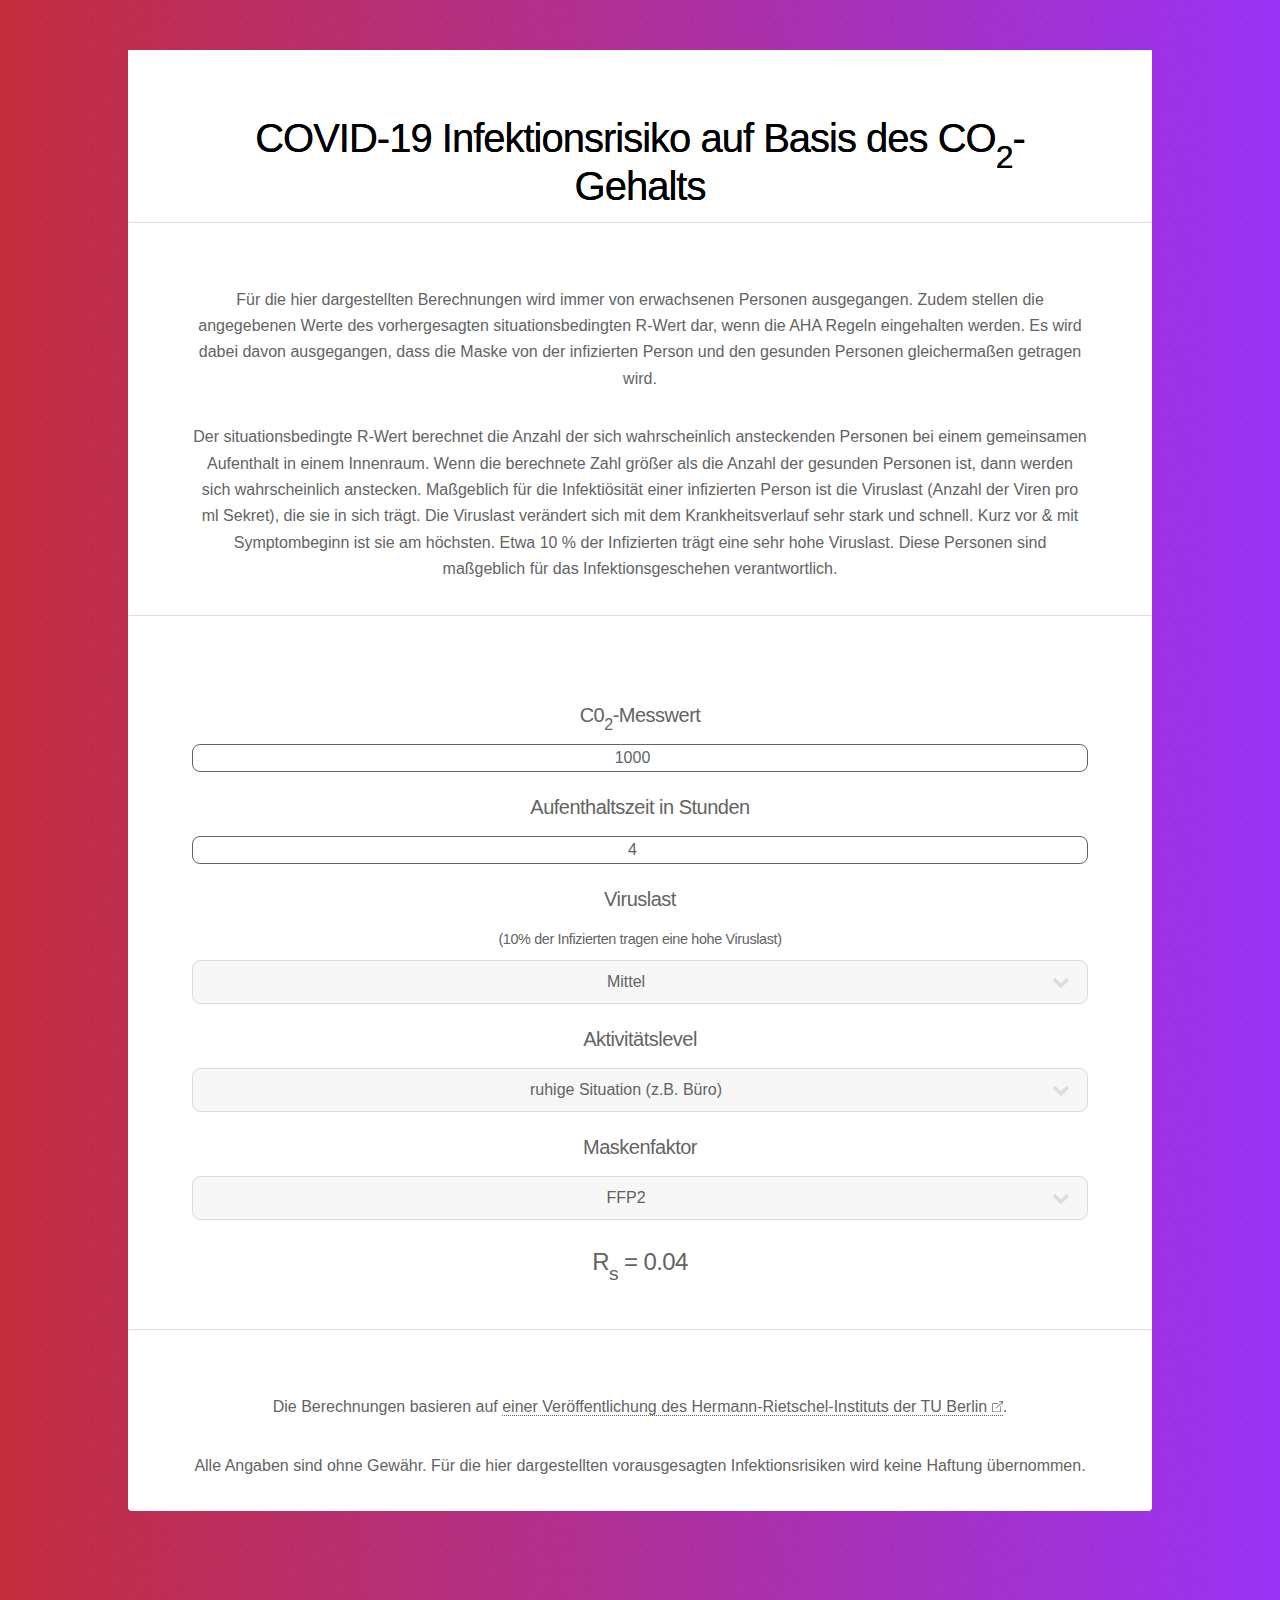
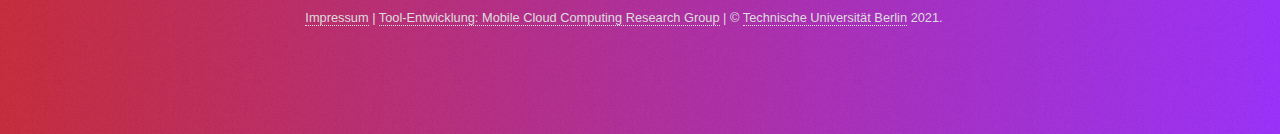
==== commit 64e8b0aa: "update co2 calculator with real values" ====
--- a/co2/index.html
+++ b/co2/index.html
@@ -37,11 +37,43 @@
               <p>
                 Für die hier dargestellten Berechnungen wird immer von
                 erwachsenen Personen ausgegangen. Zudem stellen die angegebenen
-                Werte das Infektionsrisiko dar, wenn die AHA Regeln eingehalten
-                werden. Die Berücksichtigung des Tragens einer Maske basiert
-                allein auf den
-                <a href="???"
-                  >Untersuchungen des Hermann-Rietschel-Instituts der TU Berlin
+                Werte des vorhergesagten situationsbedingten R-Wert dar, wenn
+                die AHA Regeln eingehalten werden. Es wird dabei davon
+                ausgegangen, dass die Maske von der infizierten Person und den
+                gesunden Personen gleichermaßen getragen wird.
+              </p>
+              <p>
+                Der situationsbedingte R-Wert berechnet die Anzahl der sich
+                wahrscheinlich ansteckenden Personen bei einem gemeinsamen
+                Aufenthalt in einem Innenraum. Wenn die berechnete Zahl größer
+                als die Anzahl der gesunden Personen ist, dann werden sich
+                wahrscheinlich anstecken. Maßgeblich für die Infektiösität einer
+                infizierten Person ist die Viruslast (Anzahl der Viren pro ml
+                Sekret), die sie in sich trägt. Die Viruslast verändert sich mit
+                dem Krankheitsverlauf sehr stark und schnell. Kurz vor & mit
+                Symptombeginn ist sie am höchsten. Etwa 10 % der Infizierten
+                trägt eine sehr hohe Viruslast. Diese Personen sind maßgeblich
+                für das Infektionsgeschehen verantwortlich.
+              </p>
+            </div>
+          </div>
+        </section>
+
+        <!-- First Section -->
+        <section id="first" class="main special">
+          <div id="app"></div>
+          <script src="bundle.js" type="text/javascript"></script>
+        </section>
+
+        <!-- Explaination general -->
+        <section class="main">
+          <div class="spotlight">
+            <div class="content">
+              <p>
+                Die Berechnungen basieren auf
+                <a href="https://doi.org/10.1101/2021.11.04.21265910"
+                  >einer Veröffentlichung des Hermann-Rietschel-Instituts der TU
+                  Berlin
                   <svg
                     width=".7em"
                     height=".7em"
@@ -58,45 +90,12 @@
                       fill-rule="evenodd"
                       d="M16 .5a.5.5 0 0 0-.5-.5h-5a.5.5 0 0 0 0 1h3.793L6.146 9.146a.5.5 0 1 0 .708.708L15 1.707V5.5a.5.5 0 0 0 1 0v-5z"
                     /></svg></a
-                >. Es wird dabei davon ausgegangen, dass die Maske von der
-                infizierten Person und den gesunden Personen gleichermaßen
-                getragen wird.
+                >.
               </p>
-            </div>
-          </div>
-        </section>
-
-        <!-- First Section -->
-        <section id="first" class="main special">
-          <div id="app"></div>
-          <script src="bundle.js" type="text/javascript"></script>
-        </section>
-
-        <!-- <section id="explainer" class="main">
-          <div class="spotlight">
-            <div class="content">
-              <p>
-                Infektionsrisiko bedeutet in dem hier betrachteten Zusammenhang
-                das individuelle Risiko einer gesunden, erwachsenen Person, an
-                COVID-19 zu erkranken. Es wird auf der linken Seite das Risiko
-                in Prozent und auf der rechten Achse die Personenanzahl
-                dargestellt, die sich sehr wahrscheinlich mit SARS-CoV-2
-                infizieren würden. Diese Anzahl wird aus dem Risiko in % und der
-                Anzahl der gesunden Personen im Raum berechnet.
-              </p>
-            </div>
-          </div>
-        </section> -->
-
-        <!-- Explaination general -->
-        <section class="main">
-          <div class="spotlight">
-            <div class="content">
               <p>
                 Alle Angaben sind ohne Gewähr. Für die hier dargestellten
                 vorausgesagten Infektionsrisiken wird keine Haftung übernommen.
               </p>
-              <p></p>
             </div>
           </div>
         </section>
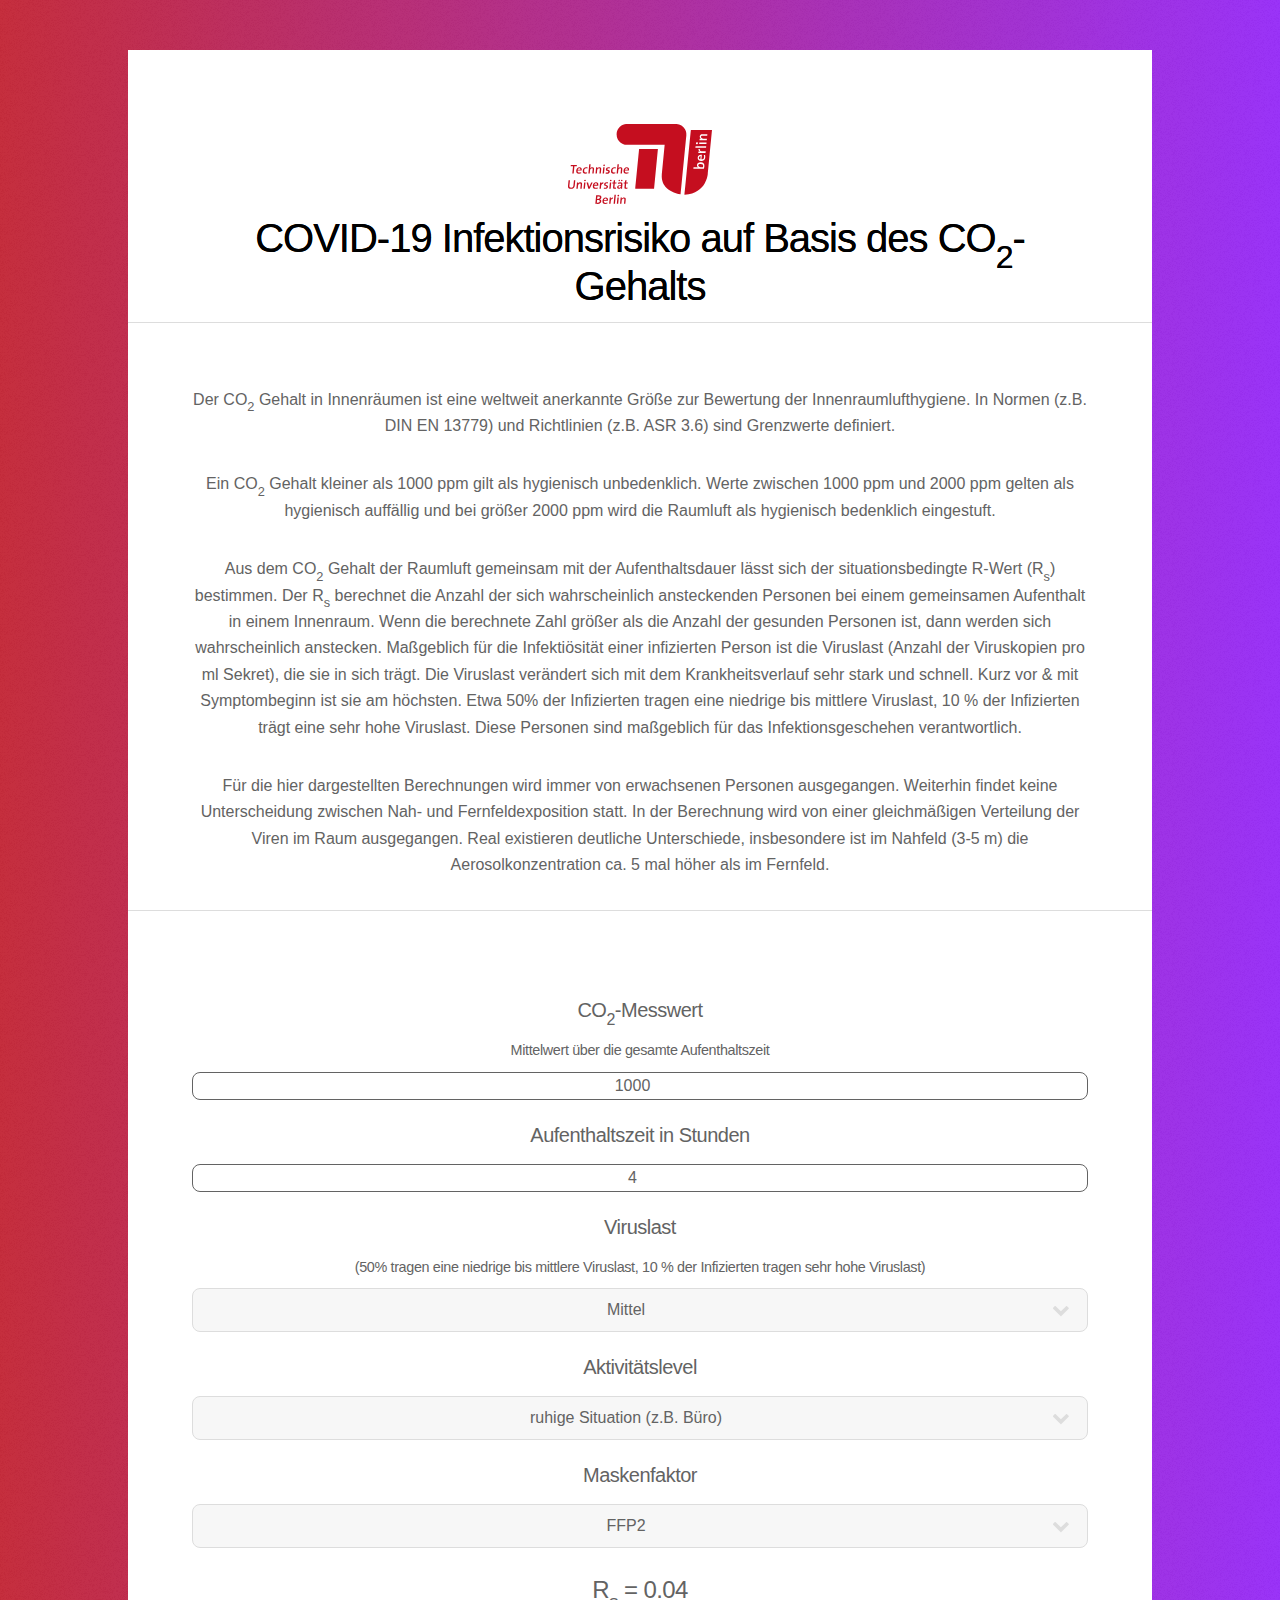
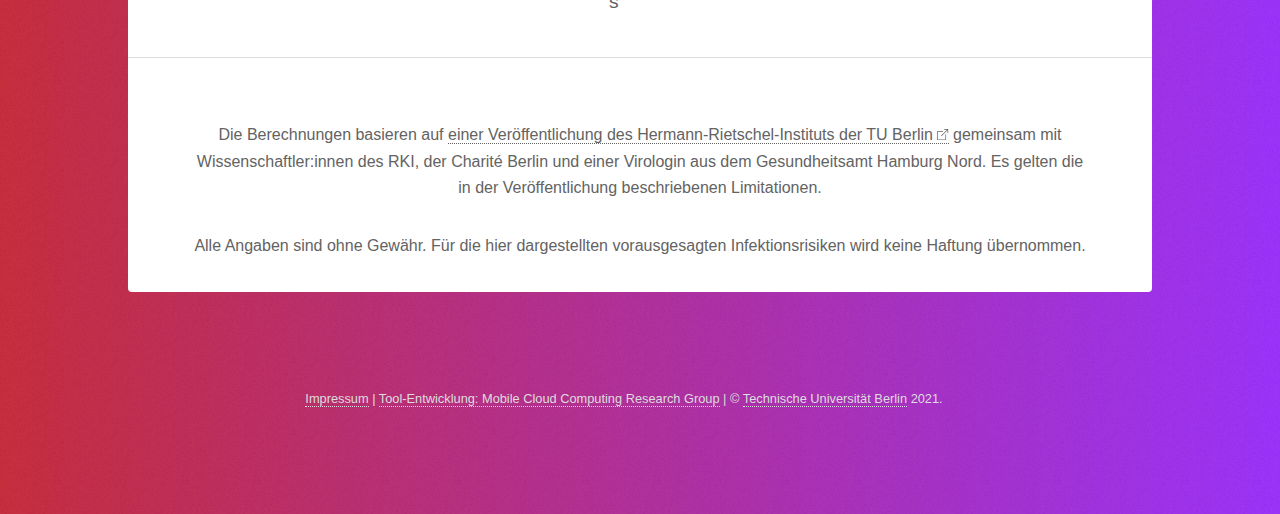
==== commit 986af28b: "update co2 website" ====
--- a/co2/index.html
+++ b/co2/index.html
@@ -21,7 +21,12 @@
 
       <!-- Main -->
       <div id="main">
+        <!-- Header -->
         <header id="header" style="background-color: white; margin-top: 50px">
+          <img
+            src="/assets/tu.svg"
+            style="height: 100px; float: left; padding: 10px"
+          />
           <h1 style="display: inline-block; color: black; text-shadow: 0px 0px">
             <a
               href="https://hri-pira.github.io/co2"
@@ -35,25 +40,42 @@
           <div class="spotlight">
             <div class="content">
               <p>
-                Für die hier dargestellten Berechnungen wird immer von
-                erwachsenen Personen ausgegangen. Zudem stellen die angegebenen
-                Werte des vorhergesagten situationsbedingten R-Wert dar, wenn
-                die AHA Regeln eingehalten werden. Es wird dabei davon
-                ausgegangen, dass die Maske von der infizierten Person und den
-                gesunden Personen gleichermaßen getragen wird.
+                Der CO<sub>2</sub> Gehalt in Innenräumen ist eine weltweit
+                anerkannte Größe zur Bewertung der Innenraumlufthygiene. In
+                Normen (z.B. DIN EN 13779) und Richtlinien (z.B. ASR 3.6) sind
+                Grenzwerte definiert.
               </p>
               <p>
-                Der situationsbedingte R-Wert berechnet die Anzahl der sich
-                wahrscheinlich ansteckenden Personen bei einem gemeinsamen
-                Aufenthalt in einem Innenraum. Wenn die berechnete Zahl größer
-                als die Anzahl der gesunden Personen ist, dann werden sich
-                wahrscheinlich anstecken. Maßgeblich für die Infektiösität einer
-                infizierten Person ist die Viruslast (Anzahl der Viren pro ml
-                Sekret), die sie in sich trägt. Die Viruslast verändert sich mit
-                dem Krankheitsverlauf sehr stark und schnell. Kurz vor & mit
-                Symptombeginn ist sie am höchsten. Etwa 10 % der Infizierten
-                trägt eine sehr hohe Viruslast. Diese Personen sind maßgeblich
-                für das Infektionsgeschehen verantwortlich.
+                Ein CO<sub>2</sub> Gehalt kleiner als 1000 ppm gilt als
+                hygienisch unbedenklich. Werte zwischen 1000 ppm und 2000 ppm
+                gelten als hygienisch auffällig und bei größer 2000 ppm wird die
+                Raumluft als hygienisch bedenklich eingestuft.
+              </p>
+              <p>
+                Aus dem CO<sub>2</sub> Gehalt der Raumluft gemeinsam mit der
+                Aufenthaltsdauer lässt sich der situationsbedingte R-Wert
+                (R<sub>s</sub>) bestimmen. Der R<sub>s</sub> berechnet die
+                Anzahl der sich wahrscheinlich ansteckenden Personen bei einem
+                gemeinsamen Aufenthalt in einem Innenraum. Wenn die berechnete
+                Zahl größer als die Anzahl der gesunden Personen ist, dann
+                werden sich wahrscheinlich anstecken. Maßgeblich für die
+                Infektiösität einer infizierten Person ist die Viruslast (Anzahl
+                der Viruskopien pro ml Sekret), die sie in sich trägt. Die
+                Viruslast verändert sich mit dem Krankheitsverlauf sehr stark
+                und schnell. Kurz vor & mit Symptombeginn ist sie am höchsten.
+                Etwa 50% der Infizierten tragen eine niedrige bis mittlere
+                Viruslast, 10 % der Infizierten trägt eine sehr hohe Viruslast.
+                Diese Personen sind maßgeblich für das Infektionsgeschehen
+                verantwortlich.
+              </p>
+              <p>
+                Für die hier dargestellten Berechnungen wird immer von
+                erwachsenen Personen ausgegangen. Weiterhin findet keine
+                Unterscheidung zwischen Nah- und Fernfeldexposition statt. In
+                der Berechnung wird von einer gleichmäßigen Verteilung der Viren
+                im Raum ausgegangen. Real existieren deutliche Unterschiede,
+                insbesondere ist im Nahfeld (3-5 m) die Aerosolkonzentration ca.
+                5 mal höher als im Fernfeld.
               </p>
             </div>
           </div>
@@ -89,8 +111,11 @@
                     <path
                       fill-rule="evenodd"
                       d="M16 .5a.5.5 0 0 0-.5-.5h-5a.5.5 0 0 0 0 1h3.793L6.146 9.146a.5.5 0 1 0 .708.708L15 1.707V5.5a.5.5 0 0 0 1 0v-5z"
-                    /></svg></a
-                >.
+                    /></svg
+                ></a>
+                gemeinsam mit Wissenschaftler:innen des RKI, der Charité Berlin
+                und einer Virologin aus dem Gesundheitsamt Hamburg Nord. Es
+                gelten die in der Veröffentlichung beschriebenen Limitationen.
               </p>
               <p>
                 Alle Angaben sind ohne Gewähr. Für die hier dargestellten
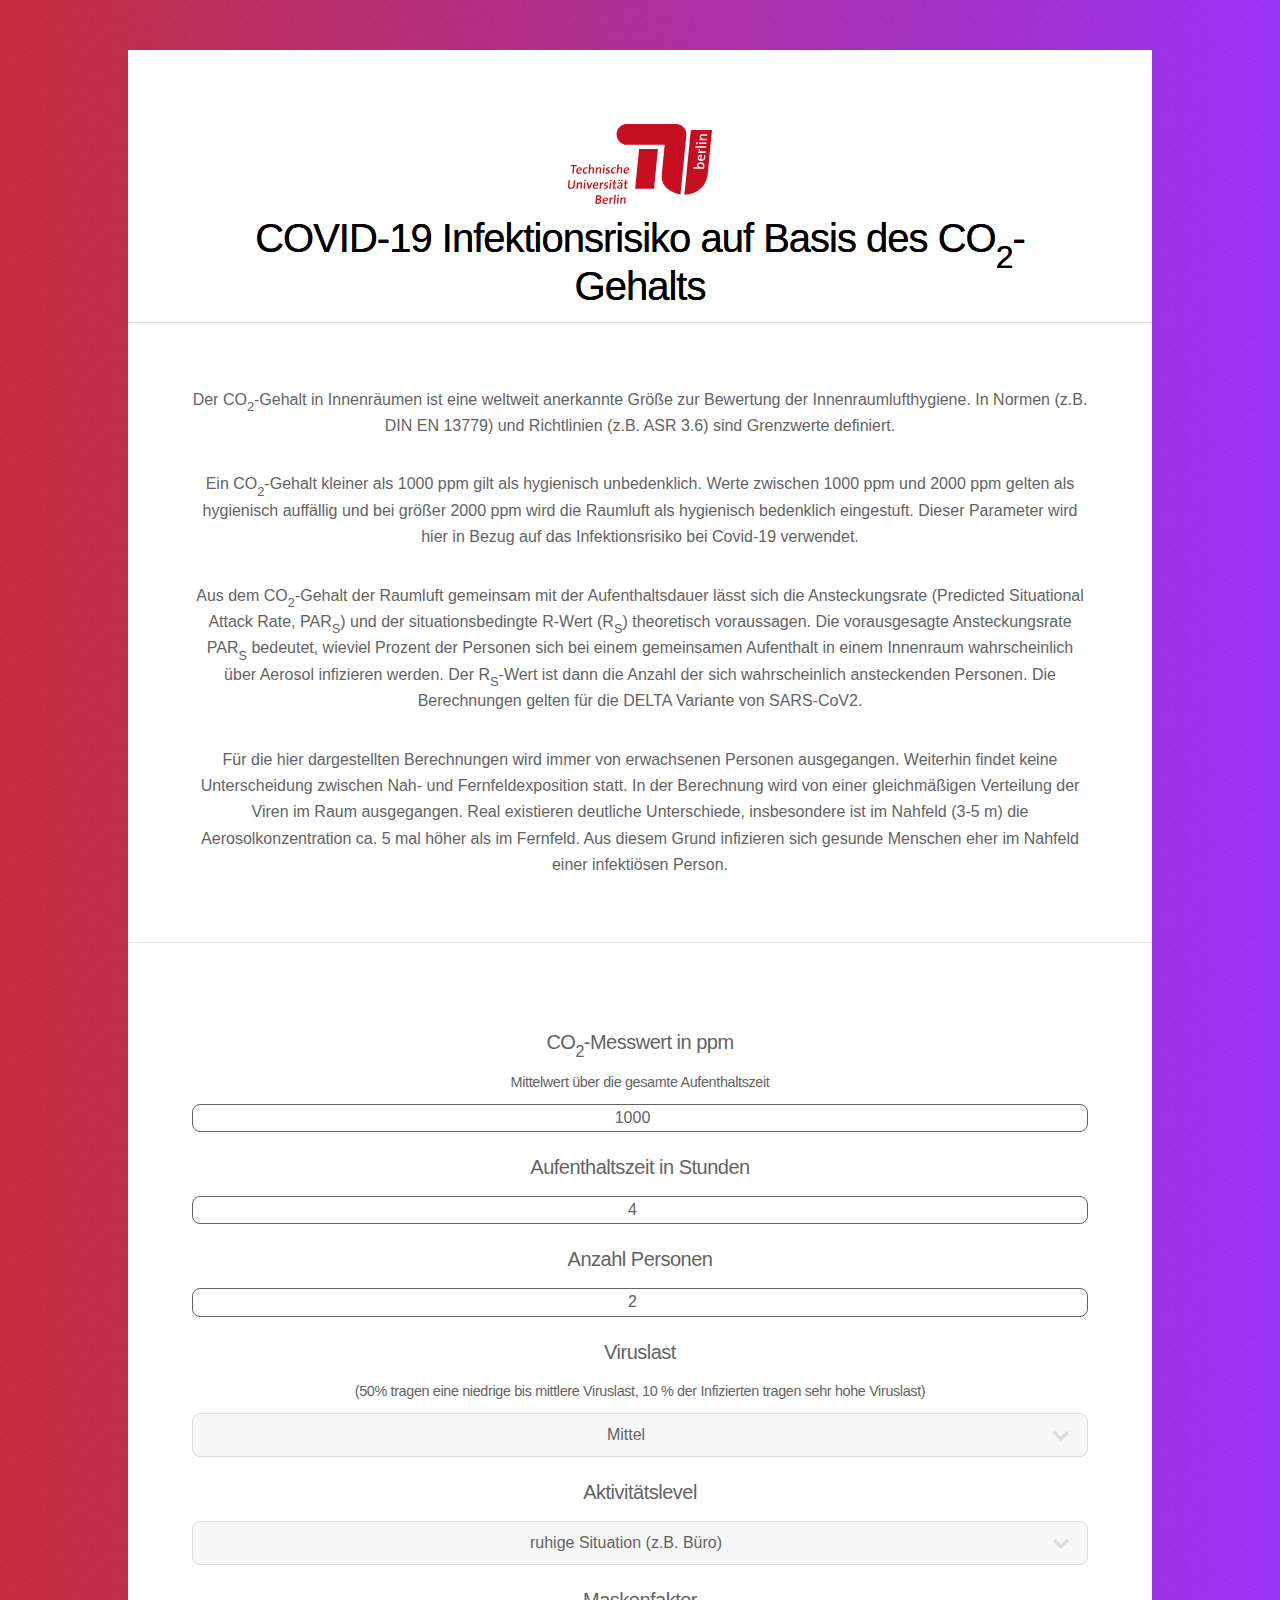
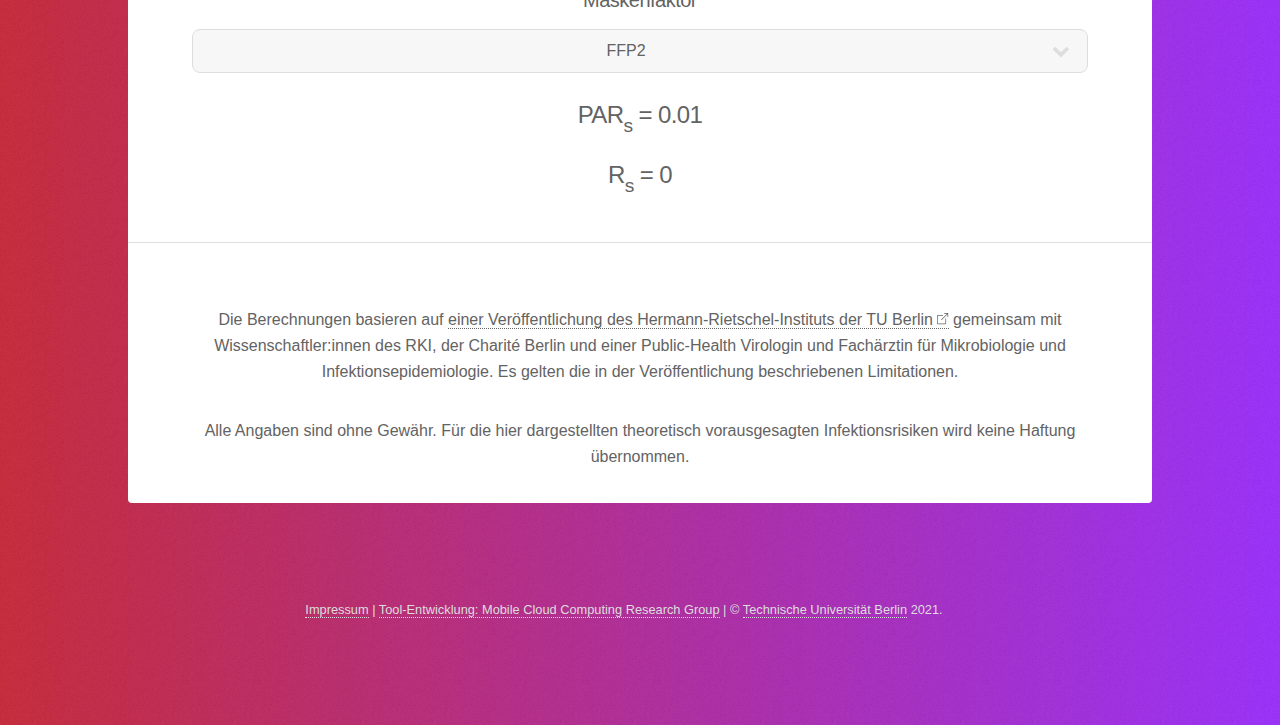
==== commit 53876407: "add a few changes to co2 calculation" ====
--- a/co2/index.html
+++ b/co2/index.html
@@ -40,33 +40,30 @@
           <div class="spotlight">
             <div class="content">
               <p>
-                Der CO<sub>2</sub> Gehalt in Innenräumen ist eine weltweit
+                Der CO<sub>2</sub>-Gehalt in Innenräumen ist eine weltweit
                 anerkannte Größe zur Bewertung der Innenraumlufthygiene. In
                 Normen (z.B. DIN EN 13779) und Richtlinien (z.B. ASR 3.6) sind
                 Grenzwerte definiert.
               </p>
               <p>
-                Ein CO<sub>2</sub> Gehalt kleiner als 1000 ppm gilt als
+                Ein CO<sub>2</sub>-Gehalt kleiner als 1000 ppm gilt als
                 hygienisch unbedenklich. Werte zwischen 1000 ppm und 2000 ppm
                 gelten als hygienisch auffällig und bei größer 2000 ppm wird die
-                Raumluft als hygienisch bedenklich eingestuft.
+                Raumluft als hygienisch bedenklich eingestuft. Dieser Parameter
+                wird hier in Bezug auf das Infektionsrisiko bei Covid-19
+                verwendet.
               </p>
               <p>
-                Aus dem CO<sub>2</sub> Gehalt der Raumluft gemeinsam mit der
-                Aufenthaltsdauer lässt sich der situationsbedingte R-Wert
-                (R<sub>s</sub>) bestimmen. Der R<sub>s</sub> berechnet die
-                Anzahl der sich wahrscheinlich ansteckenden Personen bei einem
-                gemeinsamen Aufenthalt in einem Innenraum. Wenn die berechnete
-                Zahl größer als die Anzahl der gesunden Personen ist, dann
-                werden sich wahrscheinlich anstecken. Maßgeblich für die
-                Infektiösität einer infizierten Person ist die Viruslast (Anzahl
-                der Viruskopien pro ml Sekret), die sie in sich trägt. Die
-                Viruslast verändert sich mit dem Krankheitsverlauf sehr stark
-                und schnell. Kurz vor & mit Symptombeginn ist sie am höchsten.
-                Etwa 50% der Infizierten tragen eine niedrige bis mittlere
-                Viruslast, 10 % der Infizierten trägt eine sehr hohe Viruslast.
-                Diese Personen sind maßgeblich für das Infektionsgeschehen
-                verantwortlich.
+                Aus dem CO<sub>2</sub>-Gehalt der Raumluft gemeinsam mit der
+                Aufenthaltsdauer lässt sich die Ansteckungsrate (Predicted
+                Situational Attack Rate, PAR<sub>S</sub>) und der
+                situationsbedingte R-Wert (R<sub>S</sub>) theoretisch
+                voraussagen. Die vorausgesagte Ansteckungsrate PAR<sub>S</sub>
+                bedeutet, wieviel Prozent der Personen sich bei einem
+                gemeinsamen Aufenthalt in einem Innenraum wahrscheinlich über
+                Aerosol infizieren werden. Der R<sub>S</sub>-Wert ist dann die
+                Anzahl der sich wahrscheinlich ansteckenden Personen. Die
+                Berechnungen gelten für die DELTA Variante von SARS-CoV2.
               </p>
               <p>
                 Für die hier dargestellten Berechnungen wird immer von
@@ -75,8 +72,10 @@
                 der Berechnung wird von einer gleichmäßigen Verteilung der Viren
                 im Raum ausgegangen. Real existieren deutliche Unterschiede,
                 insbesondere ist im Nahfeld (3-5 m) die Aerosolkonzentration ca.
-                5 mal höher als im Fernfeld.
+                5 mal höher als im Fernfeld. Aus diesem Grund infizieren sich
+                gesunde Menschen eher im Nahfeld einer infektiösen Person.
               </p>
+              <p></p>
             </div>
           </div>
         </section>
@@ -114,12 +113,14 @@
                     /></svg
                 ></a>
                 gemeinsam mit Wissenschaftler:innen des RKI, der Charité Berlin
-                und einer Virologin aus dem Gesundheitsamt Hamburg Nord. Es
-                gelten die in der Veröffentlichung beschriebenen Limitationen.
+                und einer Public-Health Virologin und Fachärztin für
+                Mikrobiologie und Infektionsepidemiologie. Es gelten die in der
+                Veröffentlichung beschriebenen Limitationen.
               </p>
               <p>
                 Alle Angaben sind ohne Gewähr. Für die hier dargestellten
-                vorausgesagten Infektionsrisiken wird keine Haftung übernommen.
+                theoretisch vorausgesagten Infektionsrisiken wird keine Haftung
+                übernommen.
               </p>
             </div>
           </div>
@@ -140,5 +141,11 @@
         </p>
       </footer>
     </div>
+
+    <script
+      data-goatcounter="https://hri-pira.goatcounter.com/count"
+      async
+      src="//gc.zgo.at/count.js"
+    ></script>
   </body>
 </html>
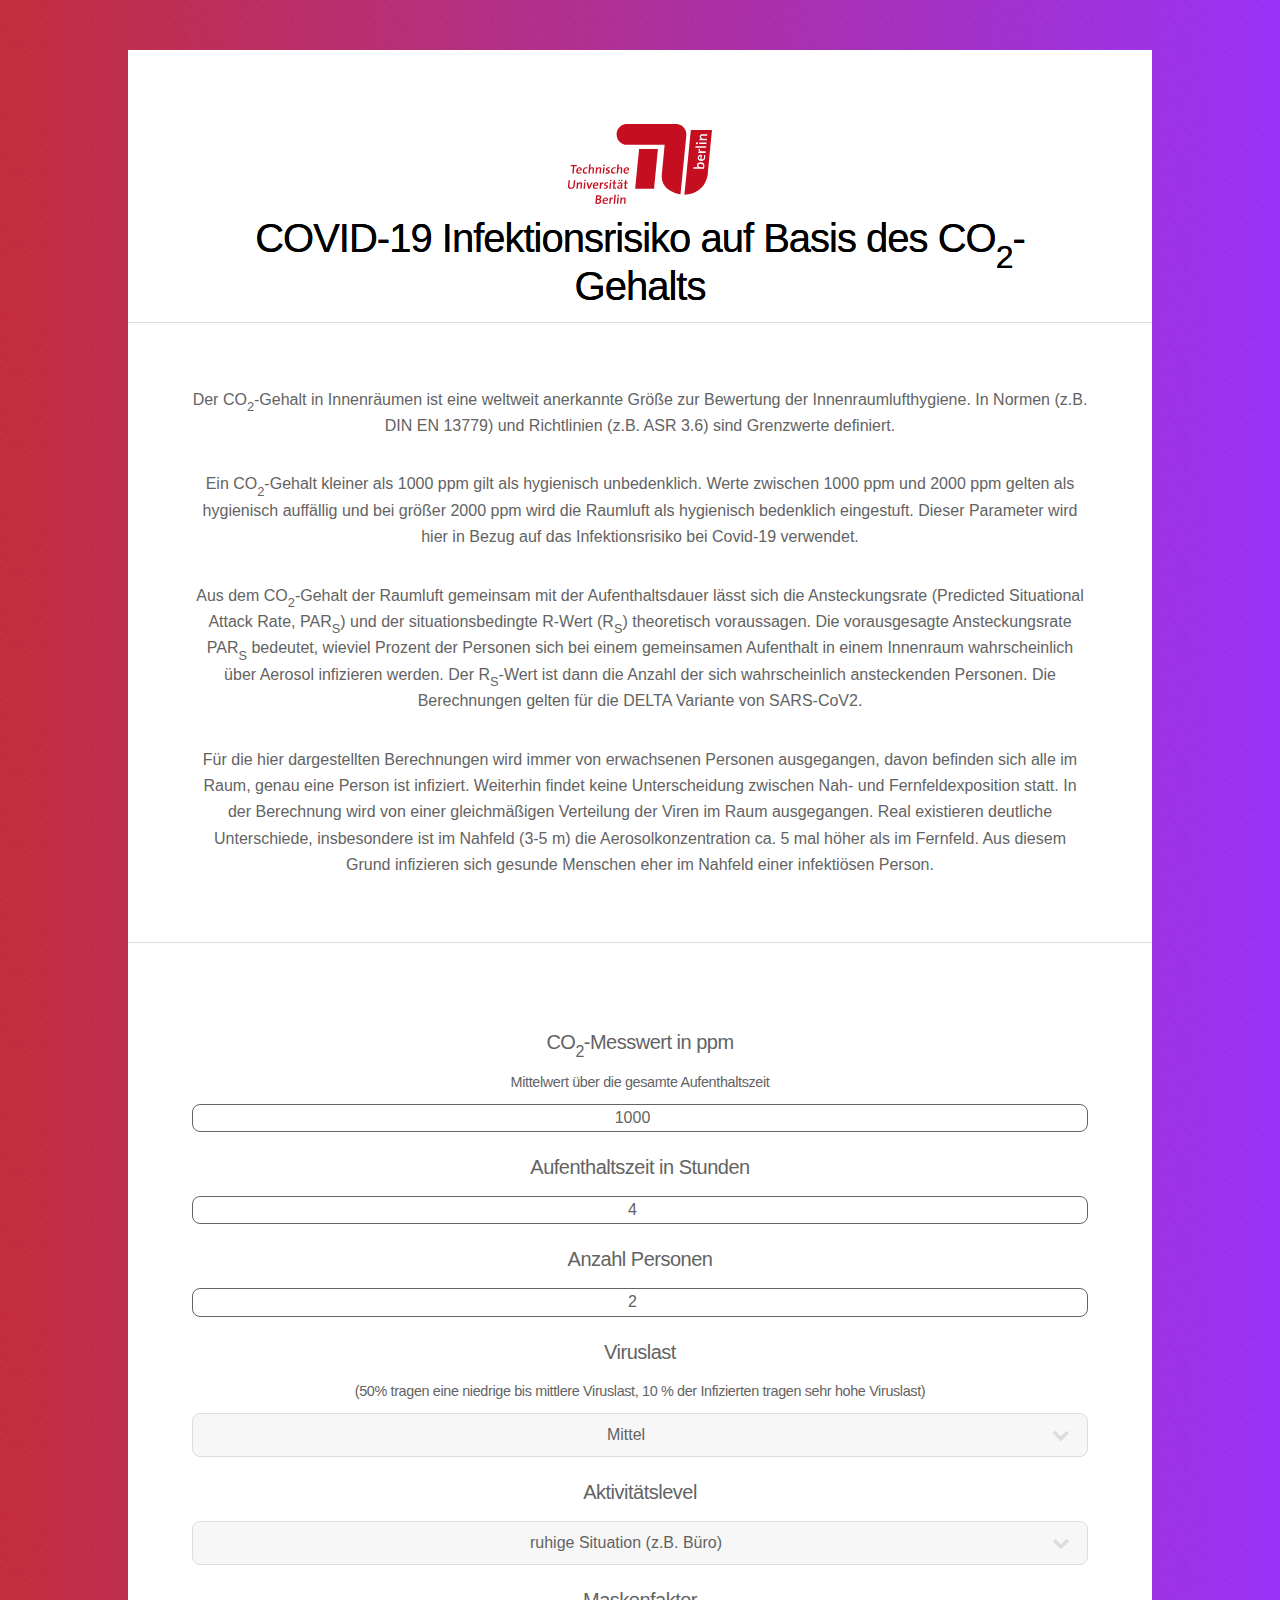
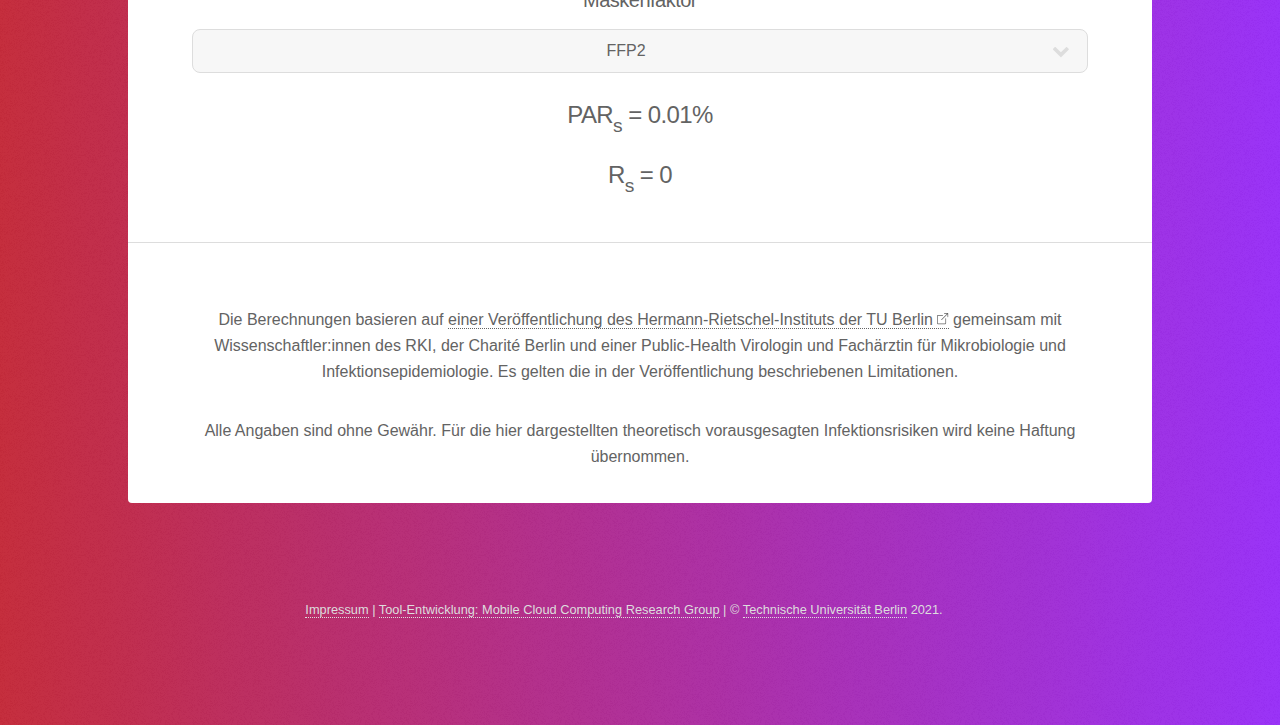
==== commit 1eff6d9b: "minor update" ====
--- a/co2/index.html
+++ b/co2/index.html
@@ -67,7 +67,8 @@
               </p>
               <p>
                 Für die hier dargestellten Berechnungen wird immer von
-                erwachsenen Personen ausgegangen. Weiterhin findet keine
+                erwachsenen Personen ausgegangen, davon befinden sich alle im
+                Raum, genau eine Person ist infiziert. Weiterhin findet keine
                 Unterscheidung zwischen Nah- und Fernfeldexposition statt. In
                 der Berechnung wird von einer gleichmäßigen Verteilung der Viren
                 im Raum ausgegangen. Real existieren deutliche Unterschiede,
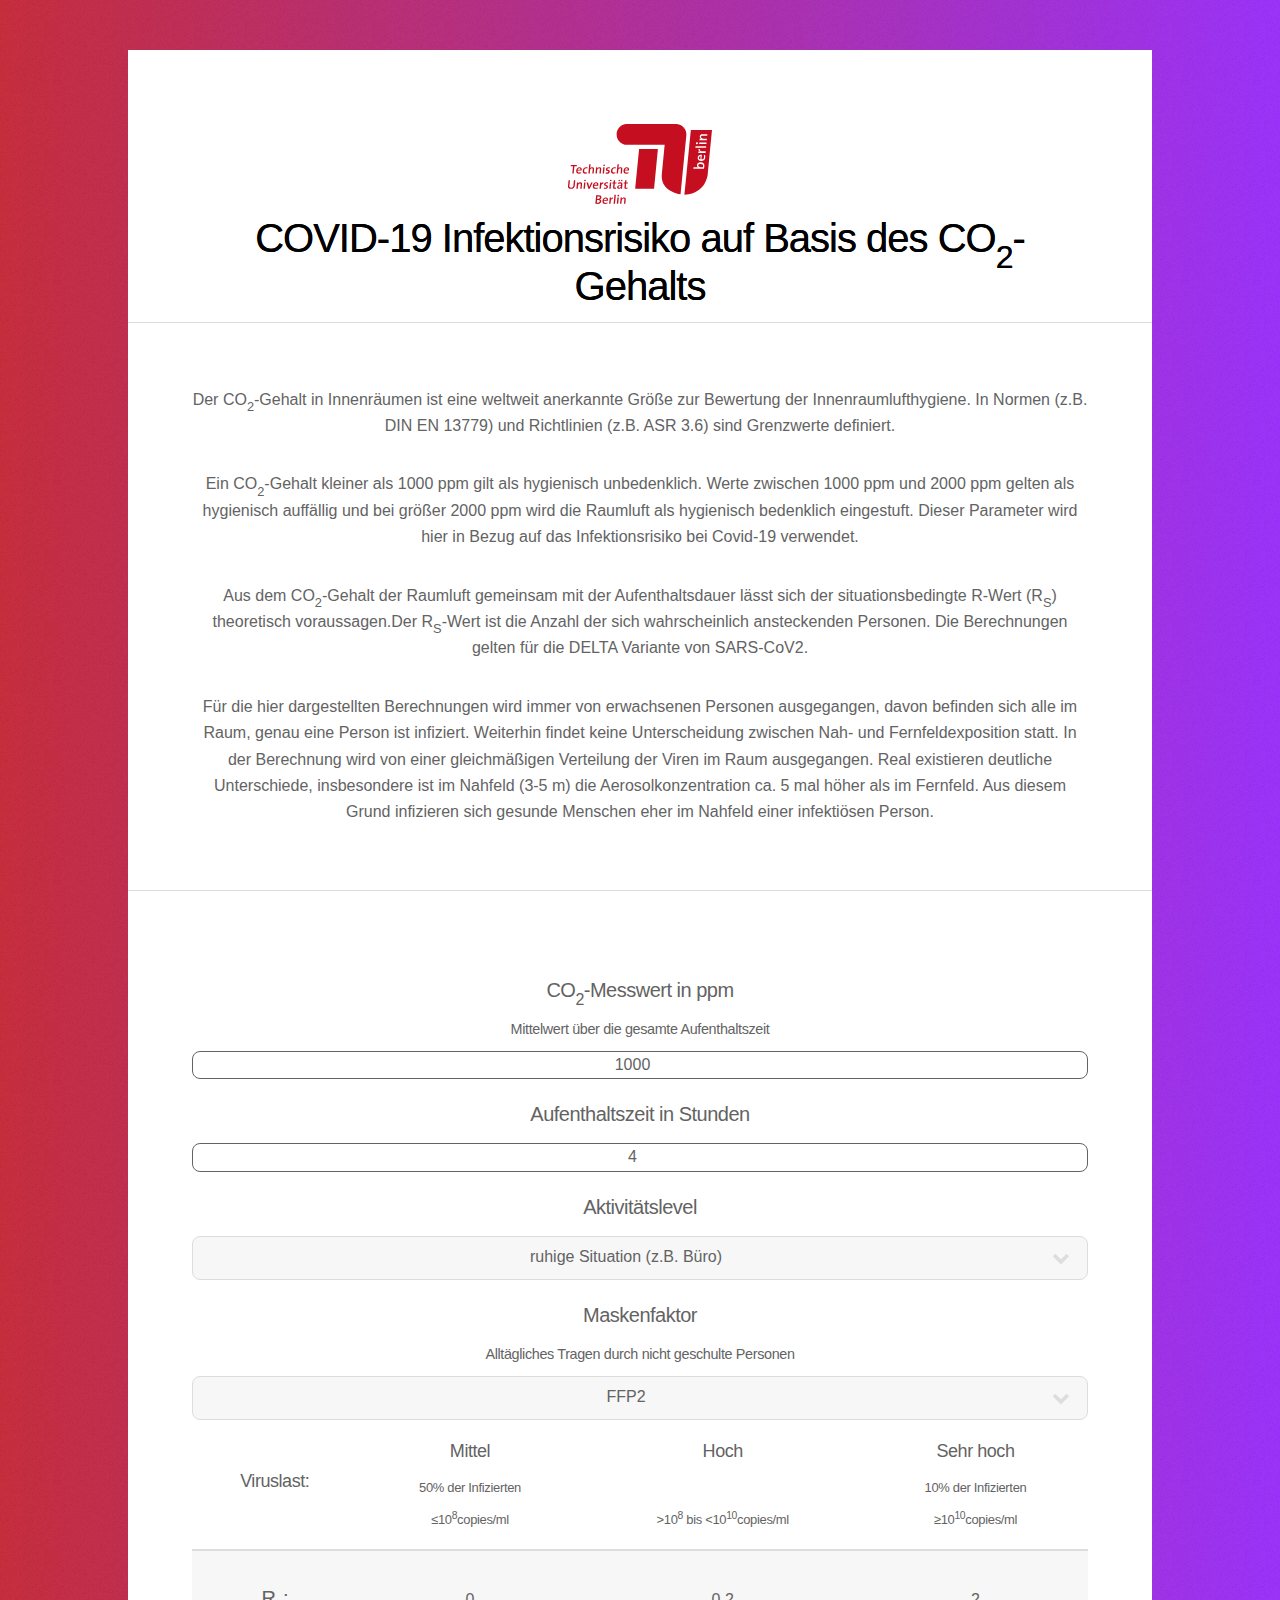
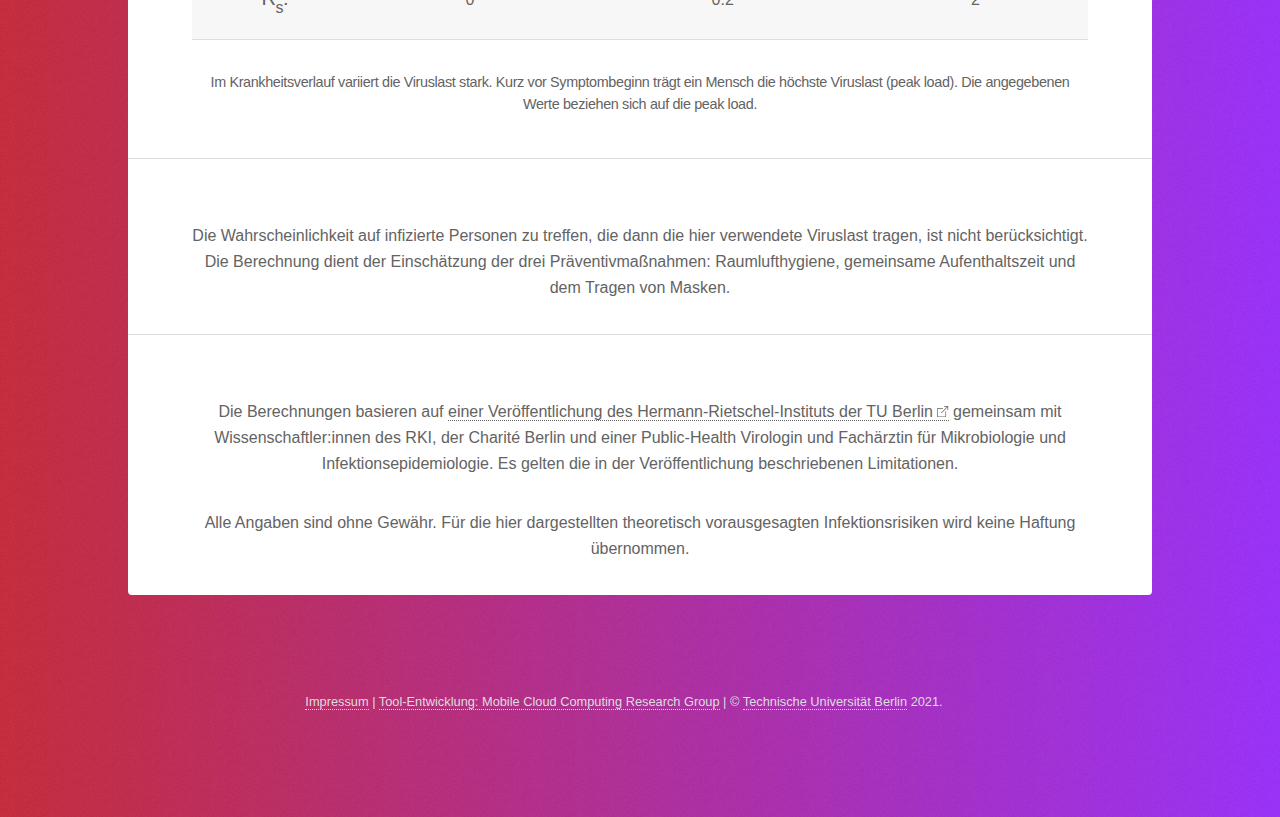
==== commit 5576d047: "update main co2 site" ====
--- a/co2/index.html
+++ b/co2/index.html
@@ -55,15 +55,10 @@
               </p>
               <p>
                 Aus dem CO<sub>2</sub>-Gehalt der Raumluft gemeinsam mit der
-                Aufenthaltsdauer lässt sich die Ansteckungsrate (Predicted
-                Situational Attack Rate, PAR<sub>S</sub>) und der
-                situationsbedingte R-Wert (R<sub>S</sub>) theoretisch
-                voraussagen. Die vorausgesagte Ansteckungsrate PAR<sub>S</sub>
-                bedeutet, wieviel Prozent der Personen sich bei einem
-                gemeinsamen Aufenthalt in einem Innenraum wahrscheinlich über
-                Aerosol infizieren werden. Der R<sub>S</sub>-Wert ist dann die
-                Anzahl der sich wahrscheinlich ansteckenden Personen. Die
-                Berechnungen gelten für die DELTA Variante von SARS-CoV2.
+                Aufenthaltsdauer lässt sich der situationsbedingte R-Wert
+                (R<sub>S</sub>) theoretisch voraussagen.Der R<sub>S</sub>-Wert
+                ist die Anzahl der sich wahrscheinlich ansteckenden Personen.
+                Die Berechnungen gelten für die DELTA Variante von SARS-CoV2.
               </p>
               <p>
                 Für die hier dargestellten Berechnungen wird immer von
@@ -86,7 +81,19 @@
           <div id="app"></div>
           <script src="bundle.js" type="text/javascript"></script>
         </section>
-
+        <section class="main">
+          <div class="spotlight">
+            <div class="content">
+              <p>
+                Die Wahrscheinlichkeit auf infizierte Personen zu treffen, die
+                dann die hier verwendete Viruslast tragen, ist nicht
+                berücksichtigt. Die Berechnung dient der Einschätzung der drei
+                Präventivmaßnahmen: Raumlufthygiene, gemeinsame Aufenthaltszeit
+                und dem Tragen von Masken.
+              </p>
+            </div>
+          </div>
+        </section>
         <!-- Explaination general -->
         <section class="main">
           <div class="spotlight">
